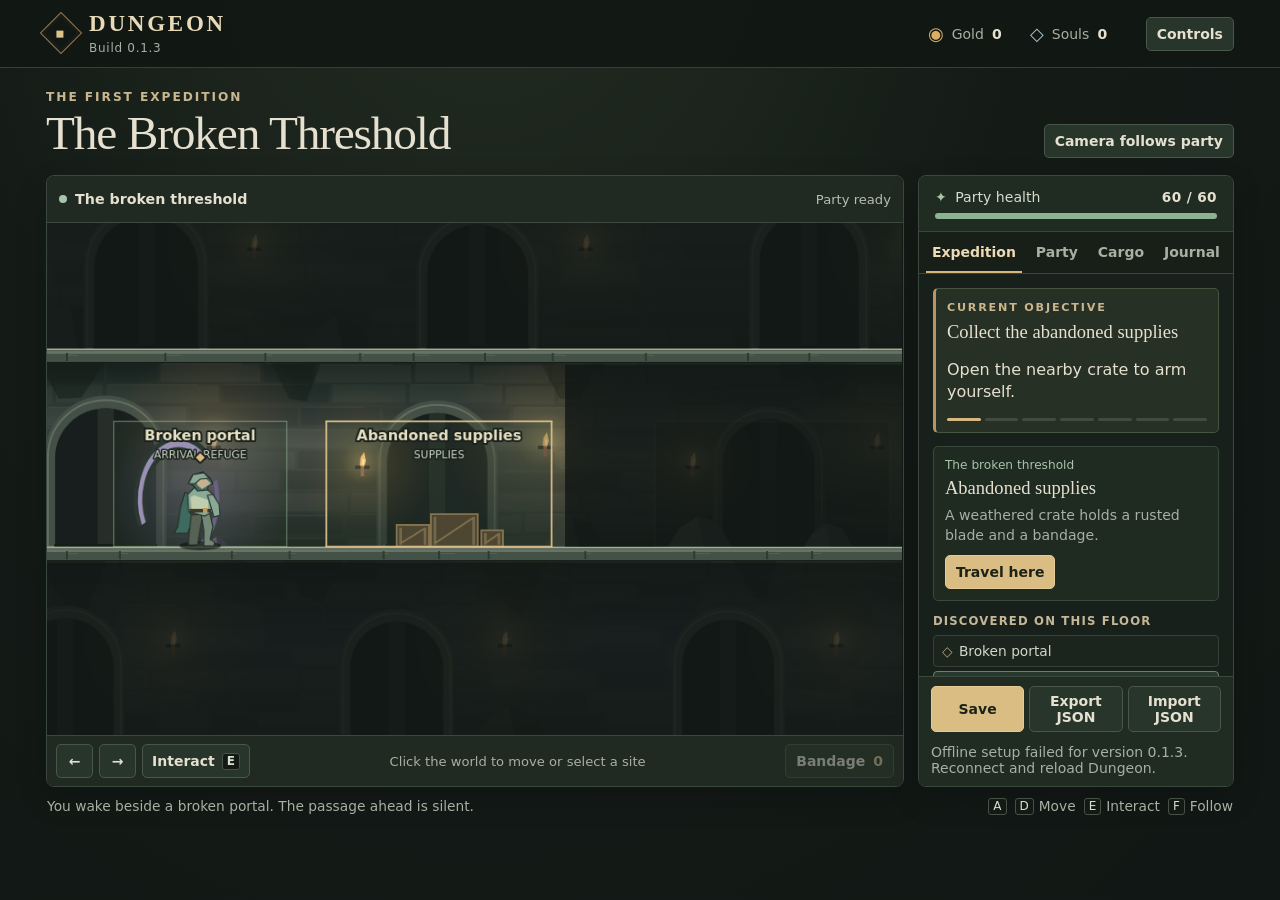
==== site/index.html @ 35c13748 "Serve the playable Dungeon client directly from Pages" ====
<!doctype html>
<html lang="en">
<head>
<!-- Phaser 3.90.0
The MIT License (MIT)

Copyright (c) 2024 Richard Davey, Phaser Studio Inc.

Permission is hereby granted, free of charge, to any person obtaining a copy of
this software and associated documentation files (the "Software"), to deal in
the Software without restriction, including without limitation the rights to
use, copy, modify, merge, publish, distribute, sublicense, and/or sell copies of
the Software, and to permit persons to whom the Software is furnished to do so,
subject to the following conditions:

The above copyright notice and this permission notice shall be included in all
copies or substantial portions of the Software.

THE SOFTWARE IS PROVIDED "AS IS", WITHOUT WARRANTY OF ANY KIND, EXPRESS OR
IMPLIED, INCLUDING BUT NOT LIMITED TO THE WARRANTIES OF MERCHANTABILITY, FITNESS
FOR A PARTICULAR PURPOSE AND NONINFRINGEMENT. IN NO EVENT SHALL THE AUTHORS OR
COPYRIGHT HOLDERS BE LIABLE FOR ANY CLAIM, DAMAGES OR OTHER LIABILITY, WHETHER
IN AN ACTION OF CONTRACT, TORT OR OTHERWISE, ARISING FROM, OUT OF OR IN
CONNECTION WITH THE SOFTWARE OR THE USE OR OTHER DEALINGS IN THE SOFTWARE.


EventEmitter3
The MIT License (MIT)

Copyright (c) 2014 Arnout Kazemier

Permission is hereby granted, free of charge, to any person obtaining a copy
of this software and associated documentation files (the "Software"), to deal
in the Software without restriction, including without limitation the rights
to use, copy, modify, merge, publish, distribute, sublicense, and/or sell
copies of the Software, and to permit persons to whom the Software is
furnished to do so, subject to the following conditions:

The above copyright notice and this permission notice shall be included in all
copies or substantial portions of the Software.

THE SOFTWARE IS PROVIDED "AS IS", WITHOUT WARRANTY OF ANY KIND, EXPRESS OR
IMPLIED, INCLUDING BUT NOT LIMITED TO THE WARRANTIES OF MERCHANTABILITY,
FITNESS FOR A PARTICULAR PURPOSE AND NONINFRINGEMENT. IN NO EVENT SHALL THE
AUTHORS OR COPYRIGHT HOLDERS BE LIABLE FOR ANY CLAIM, DAMAGES OR OTHER
LIABILITY, WHETHER IN AN ACTION OF CONTRACT, TORT OR OTHERWISE, ARISING FROM,
OUT OF OR IN CONNECTION WITH THE SOFTWARE OR THE USE OR OTHER DEALINGS IN THE
SOFTWARE.
-->
  <meta charset="UTF-8">
  <meta name="viewport" content="width=device-width, initial-scale=1, viewport-fit=cover">
  <meta name="theme-color" content="#111714">
  <meta name="description" content="A private playtest of Dungeon's first expedition.">
  <link rel="manifest" href="./manifest.webmanifest">
  <link rel="icon" href="./icons/dungeon-192.png" type="image/png">
  <link rel="apple-touch-icon" href="./icons/dungeon-192.png">
  <title>Dungeon | The Broken Threshold</title>
  <script type="module" crossorigin src="./assets/index-Dt1JhqKN.js"></script>
  <link rel="stylesheet" crossorigin href="./assets/index-_J9534md.css">
</head>
<body>
  <header class="masthead">
    <div class="brand"><span class="brand-mark" aria-hidden="true">◆</span><div><span class="brand-name">DUNGEON</span><span class="version" id="client-version"></span></div></div>
    <div class="resources" aria-label="Party resources">
      <span class="resource"><span class="resource-icon gold-icon" aria-hidden="true">◉</span><span>Gold</span><strong id="gold">0</strong></span>
      <span class="resource"><span class="resource-icon soul-icon" aria-hidden="true">◇</span><span>Souls</span><strong id="souls">0</strong></span>
    </div>
    <button type="button" class="quiet-button" id="help" aria-label="Controls and settings">Controls</button>
  </header>

  <main class="shell">
    <div class="title-row">
      <div><p class="chapter">The first expedition</p><h1>The Broken Threshold</h1></div>
      <button type="button" class="quiet-button view-toggle" id="follow" aria-pressed="true">Camera follows party</button>
    </div>

    <div class="layout">
      <section class="world-card" aria-label="Dungeon world view">
        <div class="map-header">
          <span class="map-location"><span class="location-dot" aria-hidden="true"></span><span id="floor-name">The broken threshold</span></span>
          <button type="button" class="text-button" id="battle-chip" hidden>View encounter</button>
          <span class="map-hint" id="world-status">At the broken portal</span>
        </div>
        <div id="world" aria-label="Dungeon cross-section. The Expedition panel also lists discovered destinations."></div>
        <div class="world-controls">
          <div class="movement-controls" aria-label="Movement">
            <button type="button" class="key-button" id="left" aria-label="Move left">←</button>
            <button type="button" class="key-button" id="right" aria-label="Move right">→</button>
            <button type="button" class="key-button interact-key" id="interact">Interact <kbd>E</kbd></button>
          </div>
          <span id="camera-hint">Click the world to move or select a site</span>
          <button type="button" class="quiet-button bandage-button" id="bandage" disabled>Bandage <span id="bandages">0</span></button>
        </div>
      </section>

      <aside class="side-card" aria-label="Expedition management">
        <div class="vitals">
          <span class="vital-label"><span aria-hidden="true">✦</span> Party health</span>
          <strong id="health">60 / 60</strong>
          <div class="meter health-meter" aria-hidden="true"><div id="health-fill"></div></div>
        </div>
        <nav class="tabs" aria-label="Expedition panels">
          <button type="button" data-tab="expedition" aria-pressed="true">Expedition</button>
          <button type="button" data-tab="party" aria-pressed="false">Party</button>
          <button type="button" data-tab="cargo" aria-pressed="false">Cargo</button>
          <button type="button" data-tab="journal" aria-pressed="false">Journal</button>
        </nav>
        <div id="panel" class="panel"></div>
        <section class="client-panel" aria-label="Save and update">
          <div class="client-actions">
            <button type="button" class="primary-button" id="save-now">Save</button>
            <button type="button" class="quiet-button" id="export-save">Export JSON</button>
            <button type="button" class="quiet-button" id="import-save">Import JSON</button>
            <input type="file" id="save-file" accept="application/json,.json" hidden>
          </div>
          <div class="client-updates">
            <button type="button" class="quiet-button" id="check-client" hidden>Check update</button>
            <button type="button" class="primary-button" id="apply-client" hidden>Apply update</button>
          </div>
          <p id="offline-status" role="status">Preparing offline play…</p>
          <p id="save-status" role="status"></p>
        </section>
      </aside>
    </div>
    <div class="world-footer">
      <span id="narration" role="status" aria-live="polite">You wake beside a broken portal. The passage ahead is silent.</span>
      <span class="keyboard-hint"><kbd>A</kbd><kbd>D</kbd> Move <kbd>E</kbd> Interact <kbd>F</kbd> Follow</span>
    </div>
  </main>

  <dialog class="sheet combat-sheet" id="combat-view" aria-labelledby="combat-title">
    <div class="sheet-heading"><div><p class="chapter">Active encounter</p><h2 id="combat-title">Cave rats</h2></div><button type="button" class="quiet-button" id="close-combat">World view</button></div>
    <div id="arena" class="arena" aria-hidden="true"></div>
    <div class="combat-health">
      <div><span>Party</span><span id="party-vital">60 / 60</span><div class="meter health-meter"><div id="party-combat-fill"></div></div></div>
      <div><span id="enemy-label">Enemy</span><span id="enemy-vital"></span><div class="meter enemy-meter"><div id="enemy-combat-fill"></div></div></div>
    </div>
    <p id="combat-message" class="combat-message"></p>
    <div class="combat-actions">
      <button type="button" class="primary-button" id="brace">Brace <kbd>Space</kbd></button>
      <button type="button" class="quiet-button" id="combat-bandage">Use bandage</button>
      <button type="button" class="quiet-button" id="mode">Assisted mode</button>
    </div>
  </dialog>

  <dialog class="sheet help-sheet" id="help-view" aria-labelledby="help-title">
    <div class="sheet-heading"><div><p class="chapter">Field guide</p><h2 id="help-title">Controls</h2></div><button type="button" class="quiet-button" id="close-help">Close</button></div>
    <dl>
      <div><dt>Move</dt><dd>Click on a floor to set a destination, hold the movement buttons, or use A / D or the arrow keys.</dd></div>
      <div><dt>Interact</dt><dd>Click a site and select Travel, or press E nearby. At the stairs, choose the upper or lower landing.</dd></div>
      <div><dt>Camera</dt><dd>Press F to follow the party. Turn follow off to pan the map by dragging or scrolling.</dd></div>
      <div><dt>Combat</dt><dd>Attacks resolve automatically. Open the encounter for details and use Brace in assisted mode to reduce the next hit.</dd></div>
      <div><dt>Cargo</dt><dd>Bring it back to the portal before it can be used. Defeat sends the party to the portal and loses unsecured cargo.</dd></div>
    </dl>
    <div class="help-actions"><button type="button" class="quiet-button" id="new-game">Restart expedition</button></div>
  </dialog>
</body>
</html>
---- site/assets/index-_J9534md.css ----
:root{color-scheme:dark;font-family:system-ui,-apple-system,Segoe UI,sans-serif;font-size:16px;color:#e5e0d0;background:#111714;font-synthesis:none;--ink: #e5e0d0;--dim: #a8afa3;--pale: #c9b68f;--gold: #dcad64;--green: #90ba9d;--border: #3b483e;--panel: #18201b}*,*:before,*:after{box-sizing:border-box}body{margin:0;min-width:290px;background:radial-gradient(ellipse at 38% -15%,#242e23,#141b17 49%,#111714);min-height:100vh}button{font:inherit;color:inherit;cursor:pointer}button:disabled{cursor:default;opacity:.46}button:focus-visible{outline:2px solid #ecce8e;outline-offset:3px}[hidden]{display:none!important}.masthead{height:68px;padding:0 clamp(15px,3.6vw,62px);display:flex;align-items:center;gap:clamp(15px,3vw,45px);border-bottom:1px solid #344137;background:#111813e8}.brand{margin-right:auto;display:flex;align-items:center;gap:13px}.brand-mark{color:#dec28b;border:1px solid #937651;transform:rotate(45deg);display:grid;place-items:center;width:30px;height:30px;box-shadow:inset 0 0 0 3px #171c16;font-size:13px}.brand-name{font:600 23px/1.05 Georgia,serif;letter-spacing:.12em;display:block;color:#e8d9b8}.version{display:block;margin-top:4px;color:var(--dim);font-size:.75rem;letter-spacing:.06em}.resources{display:flex;gap:clamp(12px,2.2vw,30px)}.resource{display:flex;align-items:center;gap:8px;color:var(--dim);font-size:.875rem;white-space:nowrap}.resource strong{color:var(--ink);min-width:10px;text-align:end;font-variant-numeric:tabular-nums}.resource-icon{font-size:1.12rem}.gold-icon{color:var(--gold)}.soul-icon{color:#a9c8d3}.shell{max-width:1710px;margin:0 auto;padding:22px clamp(14px,3.6vw,62px) 15px}.title-row{display:flex;align-items:flex-end;justify-content:space-between;gap:16px;margin-bottom:17px}.chapter{margin:0 0 5px;font-size:.76rem;font-weight:650;letter-spacing:.16em;text-transform:uppercase;color:var(--pale)}h1,h2,h3{font-family:Georgia,serif;font-weight:500}h1{font-size:clamp(1.8rem,3.7vw,3.25rem);line-height:1.04;letter-spacing:-.025em;margin:0}h2{font-size:1.46rem;margin:0;line-height:1.14}h3{font-size:1.16rem;margin:0}.layout{display:grid;grid-template-columns:minmax(0,1fr) minmax(283px,316px);gap:14px}.world-card,.side-card{display:flex;flex-direction:column;border:1px solid var(--border);border-radius:8px;overflow:hidden;min-width:0;box-shadow:0 12px 30px #0003}.world-card{height:clamp(465px,68vh,710px);background:#101612}.map-header{display:flex;align-items:center;gap:10px;padding:8px 12px;min-height:47px;background:#202a22;border-bottom:1px solid #3d4a40}.map-location{display:inline-flex;align-items:center;gap:8px;font-size:.89rem;font-weight:650}.location-dot{width:8px;height:8px;background:#a5c6ac;border-radius:50%;flex:0 0 auto}.map-hint{margin-left:auto;font-size:.82rem;color:#b5beb0;overflow:hidden;text-overflow:ellipsis;white-space:nowrap}#world{position:relative;flex:1 1 0;min-height:0;overflow:hidden;touch-action:none;cursor:crosshair;outline:none;background:radial-gradient(ellipse at center,#202b25,#121814 78%)}#world.free-camera{cursor:grab}#world.free-camera:active{cursor:grabbing}#world canvas{display:block}.world-controls{padding:7px 9px;display:flex;align-items:center;justify-content:space-between;gap:8px;min-height:51px;background:#202a22;border-top:1px solid #3b483e}.movement-controls{display:flex;align-items:center;gap:6px}#camera-hint{color:var(--dim);font-size:.82rem;text-align:center}kbd{font-family:inherit;color:#d8dece;font-size:.75rem;background:#131a16;border:1px solid #465148;border-radius:3px;padding:1px 4px;line-height:1.1;white-space:nowrap}.quiet-button,.key-button,.primary-button,.text-button{border:1px solid #48574a;border-radius:5px;background:#28352a;min-height:34px;padding:6px 10px;font-size:.875rem;font-weight:580;white-space:nowrap}.quiet-button:not(:disabled):hover,.key-button:not(:disabled):hover{background:#354739;border-color:#6e8872}.key-button{min-width:37px;min-height:34px;padding:4px 9px;touch-action:none}.interact-key{display:flex;align-items:center;gap:7px}.text-button{background:#493128;color:#ffd2ad;border-color:#855942}.text-button:hover{background:#634435}.primary-button{background:#d9bd83;border-color:#e4ca94;color:#1d2219;font-weight:730}.primary-button:not(:disabled):hover{background:#edcf97}.primary-button kbd{background:#b69d6f;border-color:#958052;color:#252c20}.bandage-button span{margin-left:3px;color:#d3bf95}.side-card{height:clamp(465px,68vh,710px);background:var(--panel)}.vitals{display:grid;grid-template-columns:1fr auto;gap:8px;padding:13px 16px 12px;font-size:.88rem;background:#202b22}.vitals strong{font-size:.85rem;font-variant-numeric:tabular-nums;letter-spacing:.03em}.vital-label{color:#d6dccb}.vital-label span{color:#a8c7a4;margin-right:4px}.meter{height:6px;border-radius:3px;background:#303a33;overflow:hidden}.meter>div{height:100%;width:100%;transition:width .16s ease;background:#8cb294}.vitals .meter{grid-column:span 2}.tabs{display:flex;justify-content:space-between;padding:0 7px;min-height:43px;border-block:1px solid #39463b;background:#181f19}.tabs button{border:0;border-bottom:2px solid transparent;background:transparent;padding:8px 6px;color:var(--dim);font-size:.875rem;font-weight:650}.tabs button[aria-pressed=true]{border-bottom-color:#d6b67e;color:#eddbb4}.tabs button:hover{color:#eee0c3}.panel{flex:1 1 auto;padding:14px;overflow-y:auto;min-height:0;scrollbar-width:thin;scrollbar-color:#47584e #161e18}.objective{background:#263024;border:1px solid #465540;border-left:3px solid #b99562;border-radius:5px;padding:11px;margin-bottom:13px}.objective .chapter{font-size:.7rem}.panel p,.sheet p{line-height:1.37}.objective p:last-child,.site-card p,.display-card p{color:var(--dim);margin:7px 0 0;font-size:.88rem}.steps{display:flex;gap:4px;margin-top:10px}.steps span{height:3px;flex:1;border-radius:2px;background:#424b40}.steps .done{background:#93b393}.steps .current{background:#d7b881}.site-card,.display-card{border:1px solid #3a493d;border-radius:5px;background:#1f2a21;padding:11px;margin-bottom:12px}.card-label{display:block;font-size:.76rem;color:var(--pale);margin-bottom:5px}.site-card .card-label{color:#a7c3aa}.actions{display:flex;flex-wrap:wrap;gap:6px;margin-top:10px}.list-title{margin:12px 0 6px;text-transform:uppercase;letter-spacing:.1em;color:#c5b697;font-size:.73rem;font-weight:650}.site-list{display:grid;gap:4px}.site-link{border:1px solid #354037;border-radius:4px;text-align:left;background:#1c251d;color:#d0d8c9;font-size:.86rem;padding:7px 8px}.site-link:hover,.site-link[aria-current=true]{border-color:#6b806c;background:#29382c;color:#eddfbd}.site-link span{display:inline-block;width:17px;color:#ada27d}.site-list .empty,.display-card .empty{color:var(--dim);margin:5px 0;font-size:.86rem}.cargo-slots{list-style:none;padding:0;margin:9px 0 0;display:grid;gap:6px}.cargo-slots li{display:flex;gap:5px;align-items:center;justify-content:space-between;border:1px solid #465246;padding:4px 5px 4px 8px;color:#d5daca;min-height:35px;border-radius:3px;font-size:.86rem}.cargo-slots .quiet-button{min-height:25px;padding:3px 6px;font-size:.77rem}.journal{padding-left:16px;margin:0}.journal li{margin-bottom:10px;font-size:.9rem;line-height:1.38;color:#d3dacb}.world-footer{min-height:38px;display:flex;gap:12px;justify-content:space-between;align-items:center;color:var(--dim);font-size:.86rem;padding:6px 1px}.keyboard-hint{display:flex;gap:5px;align-items:center;white-space:nowrap}.keyboard-hint kbd:not(:first-child){margin-left:3px}.sheet{background:#1c271f;color:var(--ink);padding:18px;border-radius:9px;border:1px solid #6e7e6b;width:min(590px,calc(100% - 24px));box-shadow:0 18px 80px #000a}.sheet::backdrop{background:#0c100dd2}.sheet-heading{display:flex;justify-content:space-between;align-items:flex-start;gap:8px;margin-bottom:15px}.sheet-heading h2{font-size:clamp(1.42rem,4vw,2rem)}.arena{height:130px;border:1px solid #605c4b;border-radius:5px;background:radial-gradient(ellipse at center,#5f5040,#2a322a 50%,#152019);overflow:hidden;position:relative}.arena canvas{display:block;width:100%;height:100%}.combat-health{display:grid;gap:12px;grid-template-columns:1fr 1fr;padding-top:12px}.combat-health>div{display:grid;gap:5px;grid-template-columns:1fr auto;font-size:.86rem}.combat-health .meter{grid-column:span 2}.enemy-meter>div{background:#c08573}.combat-message{color:var(--dim);min-height:1.35em;font-size:.91rem}.combat-actions{display:flex;flex-wrap:wrap;gap:7px}.help-sheet dl{margin:12px 0 16px}.help-sheet dl div{padding:7px 0;display:grid;grid-template-columns:75px 1fr;gap:10px;border-bottom:1px solid #344337;font-size:.91rem}.help-sheet dt{color:#d6bd8b;font-weight:650}.help-sheet dd{margin:0;line-height:1.4;color:#ccd4c5}.help-actions{display:flex;justify-content:flex-end}.client-panel{flex:0 0 auto;padding:9px 12px 10px;border-top:1px solid #3b483e;background:#202b22}.client-actions,.client-updates{display:grid;gap:5px}.client-actions{grid-template-columns:repeat(3,minmax(0,1fr))}.client-updates{grid-auto-flow:column;grid-auto-columns:minmax(0,1fr);margin-top:6px}.client-panel button{min-height:44px;padding-inline:4px;white-space:normal}.client-panel p{margin:6px 0 0;color:var(--dim);font-size:.875rem;overflow-wrap:anywhere}.client-panel p:empty{display:none}@media(max-width:880px){.layout{grid-template-columns:minmax(0,1fr) minmax(250px,275px);gap:10px}#camera-hint{display:none}.tabs{padding-inline:4px}.tabs button{padding-inline:5px}}@media(max-width:680px){.masthead{height:58px;gap:10px}.brand{gap:9px}.brand-mark{width:22px;height:22px;font-size:10px}.brand-name{font-size:18px}.resources{gap:11px}.resource{gap:4px;font-size:.8rem}.title-row{align-items:center;margin-bottom:12px;gap:8px}.shell{padding-top:15px}.layout{display:block}.world-card{height:clamp(260px,38svh,420px)}.side-card{min-height:350px;height:auto;margin-top:9px}.panel{order:1;max-height:390px}.keyboard-hint{display:none}.world-footer{min-height:30px}}@media(max-width:430px){.resource>span:nth-child(2){display:none}.masthead{padding-inline:12px}.shell{padding-inline:9px}.view-toggle{font-size:.77rem;padding-inline:6px}.map-location{font-size:.8rem}.map-hint{font-size:.75rem}.map-header{padding-inline:7px}}@media(prefers-reduced-motion:reduce){*,*:before,*:after{transition-duration:0s!important}}
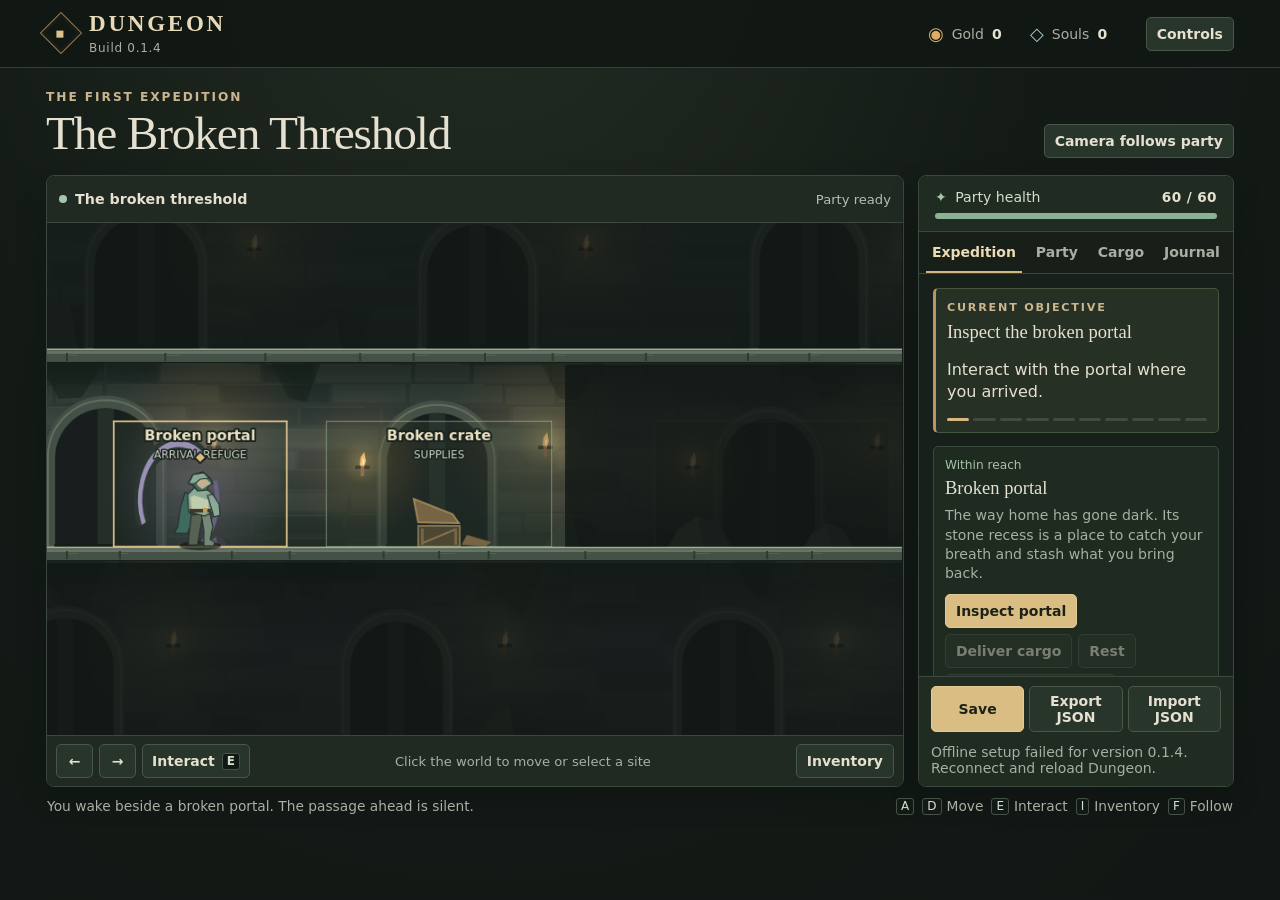
==== commit 0347a5a4: "Publish Dungeon playtest 0.1.4" ====
--- a/site/index.html
+++ b/site/index.html
@@ -50,13 +50,13 @@
   <meta charset="UTF-8">
   <meta name="viewport" content="width=device-width, initial-scale=1, viewport-fit=cover">
   <meta name="theme-color" content="#111714">
-  <meta name="description" content="A private playtest of Dungeon's first expedition.">
+  <meta name="description" content="Playtest Dungeon's first expedition in your browser.">
   <link rel="manifest" href="./manifest.webmanifest">
   <link rel="icon" href="./icons/dungeon-192.png" type="image/png">
   <link rel="apple-touch-icon" href="./icons/dungeon-192.png">
   <title>Dungeon | The Broken Threshold</title>
-  <script type="module" crossorigin src="./assets/index-Dt1JhqKN.js"></script>
-  <link rel="stylesheet" crossorigin href="./assets/index-_J9534md.css">
+  <script type="module" crossorigin src="./assets/index-IetGLOsR.js"></script>
+  <link rel="stylesheet" crossorigin href="./assets/index-DU4mJPEz.css">
 </head>
 <body>
   <header class="masthead">
@@ -89,7 +89,7 @@
             <button type="button" class="key-button interact-key" id="interact">Interact <kbd>E</kbd></button>
           </div>
           <span id="camera-hint">Click the world to move or select a site</span>
-          <button type="button" class="quiet-button bandage-button" id="bandage" disabled>Bandage <span id="bandages">0</span></button>
+          <button type="button" class="quiet-button" id="inventory">Inventory</button>
         </div>
       </section>
 
@@ -124,23 +124,36 @@
     </div>
     <div class="world-footer">
       <span id="narration" role="status" aria-live="polite">You wake beside a broken portal. The passage ahead is silent.</span>
-      <span class="keyboard-hint"><kbd>A</kbd><kbd>D</kbd> Move <kbd>E</kbd> Interact <kbd>F</kbd> Follow</span>
+      <span class="keyboard-hint"><kbd>A</kbd><kbd>D</kbd> Move <kbd>E</kbd> Interact <kbd>I</kbd> Inventory <kbd>F</kbd> Follow</span>
     </div>
   </main>
 
   <dialog class="sheet combat-sheet" id="combat-view" aria-labelledby="combat-title">
-    <div class="sheet-heading"><div><p class="chapter">Active encounter</p><h2 id="combat-title">Cave rats</h2></div><button type="button" class="quiet-button" id="close-combat">World view</button></div>
+    <div class="sheet-heading"><div><p class="chapter" id="combat-phase">Active encounter</p><h2 id="combat-title">Encounter</h2></div><button type="button" class="quiet-button" id="close-combat">World view</button></div>
     <div id="arena" class="arena" aria-hidden="true"></div>
     <div class="combat-health">
       <div><span>Party</span><span id="party-vital">60 / 60</span><div class="meter health-meter"><div id="party-combat-fill"></div></div></div>
       <div><span id="enemy-label">Enemy</span><span id="enemy-vital"></span><div class="meter enemy-meter"><div id="enemy-combat-fill"></div></div></div>
     </div>
-    <p id="combat-message" class="combat-message"></p>
-    <div class="combat-actions">
+    <p id="combat-message" class="combat-message" role="status"></p>
+    <div class="combat-actions" id="combat-actions">
       <button type="button" class="primary-button" id="brace">Brace <kbd>Space</kbd></button>
       <button type="button" class="quiet-button" id="combat-bandage">Use bandage</button>
+      <button type="button" class="quiet-button" id="combat-potion">Use potion</button>
       <button type="button" class="quiet-button" id="mode">Assisted mode</button>
     </div>
+    <button type="button" class="primary-button" id="loot-victory" hidden>Loot skeleton</button>
+  </dialog>
+
+  <dialog class="sheet inventory-sheet" id="inventory-view" aria-labelledby="inventory-title">
+    <div class="sheet-heading"><h2 id="inventory-title">Character &amp; inventory</h2><button type="button" class="quiet-button" id="close-inventory">Close</button></div>
+    <div id="inventory-content"></div>
+    <p id="inventory-status" class="inventory-status" role="status"></p>
+  </dialog>
+
+  <dialog class="sheet site-sheet" id="site-view" aria-labelledby="site-title">
+    <div class="sheet-heading"><h2 id="site-title"></h2><button type="button" class="quiet-button" id="close-site">Close</button></div>
+    <div id="site-content"></div>
   </dialog>
 
   <dialog class="sheet help-sheet" id="help-view" aria-labelledby="help-title">
@@ -148,8 +161,9 @@
     <dl>
       <div><dt>Move</dt><dd>Click on a floor to set a destination, hold the movement buttons, or use A / D or the arrow keys.</dd></div>
       <div><dt>Interact</dt><dd>Click a site and select Travel, or press E nearby. At the stairs, choose the upper or lower landing.</dd></div>
+      <div><dt>Inventory</dt><dd>Open Inventory or press I. Select an item to equip, unequip, or use it.</dd></div>
       <div><dt>Camera</dt><dd>Press F to follow the party. Turn follow off to pan the map by dragging or scrolling.</dd></div>
-      <div><dt>Combat</dt><dd>Attacks resolve automatically. Open the encounter for details and use Brace in assisted mode to reduce the next hit.</dd></div>
+      <div><dt>Combat</dt><dd>Attacks resolve automatically. In assisted mode, Brace reduces the next hit. Bandages and potions used here come from Inventory.</dd></div>
       <div><dt>Cargo</dt><dd>Bring it back to the portal before it can be used. Defeat sends the party to the portal and loses unsecured cargo.</dd></div>
     </dl>
     <div class="help-actions"><button type="button" class="quiet-button" id="new-game">Restart expedition</button></div>
--- a/site/assets/index-DU4mJPEz.css
+++ b/site/assets/index-DU4mJPEz.css
@@ -0,0 +1 @@
+:root{color-scheme:dark;font-family:system-ui,-apple-system,Segoe UI,sans-serif;font-size:16px;color:#e5e0d0;background:#111714;font-synthesis:none;--ink: #e5e0d0;--dim: #a8afa3;--pale: #c9b68f;--gold: #dcad64;--green: #90ba9d;--border: #3b483e;--panel: #18201b}*,*:before,*:after{box-sizing:border-box}body{margin:0;min-width:290px;background:radial-gradient(ellipse at 38% -15%,#242e23,#141b17 49%,#111714);min-height:100vh}button{font:inherit;color:inherit;cursor:pointer;-webkit-tap-highlight-color:transparent}button:disabled{cursor:default;opacity:.46}button:focus-visible{outline:2px solid #ecce8e;outline-offset:3px}[hidden]{display:none!important}.masthead{height:68px;padding:0 clamp(15px,3.6vw,62px);display:flex;align-items:center;gap:clamp(15px,3vw,45px);border-bottom:1px solid #344137;background:#111813e8}.brand{margin-right:auto;display:flex;align-items:center;gap:13px}.brand-mark{color:#dec28b;border:1px solid #937651;transform:rotate(45deg);display:grid;place-items:center;width:30px;height:30px;box-shadow:inset 0 0 0 3px #171c16;font-size:13px}.brand-name{font:600 23px/1.05 Georgia,serif;letter-spacing:.12em;display:block;color:#e8d9b8}.version{display:block;margin-top:4px;color:var(--dim);font-size:.75rem;letter-spacing:.06em}.resources{display:flex;gap:clamp(12px,2.2vw,30px)}.resource{display:flex;align-items:center;gap:8px;color:var(--dim);font-size:.875rem;white-space:nowrap}.resource strong{color:var(--ink);min-width:10px;text-align:end;font-variant-numeric:tabular-nums}.resource-icon{font-size:1.12rem}.gold-icon{color:var(--gold)}.soul-icon{color:#a9c8d3}.shell{max-width:1710px;margin:0 auto;padding:22px clamp(14px,3.6vw,62px) 15px}.title-row{display:flex;align-items:flex-end;justify-content:space-between;gap:16px;margin-bottom:17px}.chapter{margin:0 0 5px;font-size:.76rem;font-weight:650;letter-spacing:.16em;text-transform:uppercase;color:var(--pale)}h1,h2,h3{font-family:Georgia,serif;font-weight:500}h1{font-size:clamp(1.8rem,3.7vw,3.25rem);line-height:1.04;letter-spacing:-.025em;margin:0}h2{font-size:1.46rem;margin:0;line-height:1.14}h3{font-size:1.16rem;margin:0}.layout{display:grid;grid-template-columns:minmax(0,1fr) minmax(283px,316px);gap:14px}.world-card,.side-card{display:flex;flex-direction:column;border:1px solid var(--border);border-radius:8px;overflow:hidden;min-width:0;box-shadow:0 12px 30px #0003}.world-card{height:clamp(465px,68vh,710px);background:#101612}.map-header{display:flex;align-items:center;gap:10px;padding:8px 12px;min-height:47px;background:#202a22;border-bottom:1px solid #3d4a40}.map-location{display:inline-flex;align-items:center;gap:8px;font-size:.89rem;font-weight:650}.location-dot{width:8px;height:8px;background:#a5c6ac;border-radius:50%;flex:0 0 auto}.map-hint{margin-left:auto;font-size:.82rem;color:#b5beb0;overflow:hidden;text-overflow:ellipsis;white-space:nowrap}#world{position:relative;flex:1 1 0;min-height:0;overflow:hidden;touch-action:none;cursor:crosshair;outline:none;background:radial-gradient(ellipse at center,#202b25,#121814 78%)}#world.free-camera{cursor:grab}#world.free-camera:active{cursor:grabbing}#world canvas{display:block}.world-controls{padding:7px 9px;display:flex;align-items:center;justify-content:space-between;gap:8px;min-height:51px;background:#202a22;border-top:1px solid #3b483e}.movement-controls{display:flex;align-items:center;gap:6px}#camera-hint{color:var(--dim);font-size:.82rem;text-align:center}kbd{font-family:inherit;color:#d8dece;font-size:.75rem;background:#131a16;border:1px solid #465148;border-radius:3px;padding:1px 4px;line-height:1.1;white-space:nowrap}.quiet-button,.key-button,.primary-button,.text-button{border:1px solid #48574a;border-radius:5px;background:#28352a;min-height:34px;padding:6px 10px;font-size:.875rem;font-weight:580;white-space:nowrap}.quiet-button:not(:disabled):hover,.key-button:not(:disabled):hover{background:#354739;border-color:#6e8872}.key-button{min-width:37px;min-height:34px;padding:4px 9px;touch-action:none}.interact-key{display:flex;align-items:center;gap:7px}.text-button{background:#493128;color:#ffd2ad;border-color:#855942}.text-button:hover{background:#634435}.primary-button{background:#d9bd83;border-color:#e4ca94;color:#1d2219;font-weight:730}.primary-button:not(:disabled):hover{background:#edcf97}.primary-button kbd{background:#b69d6f;border-color:#958052;color:#252c20}.side-card{height:clamp(465px,68vh,710px);background:var(--panel)}.vitals{display:grid;grid-template-columns:1fr auto;gap:8px;padding:13px 16px 12px;font-size:.88rem;background:#202b22}.vitals strong{font-size:.85rem;font-variant-numeric:tabular-nums;letter-spacing:.03em}.vital-label{color:#d6dccb}.vital-label span{color:#a8c7a4;margin-right:4px}.meter{height:6px;border-radius:3px;background:#303a33;overflow:hidden}.meter>div{height:100%;width:100%;transition:width .16s ease;background:#8cb294}.vitals .meter{grid-column:span 2}.tabs{display:flex;justify-content:space-between;padding:0 7px;min-height:43px;border-block:1px solid #39463b;background:#181f19}.tabs button{border:0;border-bottom:2px solid transparent;background:transparent;padding:8px 6px;color:var(--dim);font-size:.875rem;font-weight:650}.tabs button[aria-pressed=true]{border-bottom-color:#d6b67e;color:#eddbb4}.tabs button:hover{color:#eee0c3}.panel{flex:1 1 auto;padding:14px;overflow-y:auto;min-height:0;scrollbar-width:thin;scrollbar-color:#47584e #161e18}.objective{background:#263024;border:1px solid #465540;border-left:3px solid #b99562;border-radius:5px;padding:11px;margin-bottom:13px}.objective .chapter{font-size:.7rem}.panel p,.sheet p{line-height:1.37}.objective p:last-child,.site-card p,.display-card p{color:var(--dim);margin:7px 0 0;font-size:.88rem}.steps{display:flex;gap:4px;margin-top:10px}.steps span{height:3px;flex:1;border-radius:2px;background:#424b40}.steps .done{background:#93b393}.steps .current{background:#d7b881}.site-card,.display-card{border:1px solid #3a493d;border-radius:5px;background:#1f2a21;padding:11px;margin-bottom:12px}.card-label{display:block;font-size:.76rem;color:var(--pale);margin-bottom:5px}.site-card .card-label{color:#a7c3aa}.actions{display:flex;flex-wrap:wrap;gap:6px;margin-top:10px}.list-title{margin:12px 0 6px;text-transform:uppercase;letter-spacing:.1em;color:#c5b697;font-size:.73rem;font-weight:650}.site-list{display:grid;gap:4px}.site-link{border:1px solid #354037;border-radius:4px;text-align:left;background:#1c251d;color:#d0d8c9;font-size:.86rem;padding:7px 8px}.site-link:hover,.site-link[aria-current=true]{border-color:#6b806c;background:#29382c;color:#eddfbd}.site-link span{display:inline-block;width:17px;color:#ada27d}.site-list .empty,.display-card .empty{color:var(--dim);margin:5px 0;font-size:.86rem}.cargo-slots{list-style:none;padding:0;margin:9px 0 0;display:grid;gap:6px}.cargo-slots li{display:flex;gap:5px;align-items:center;justify-content:space-between;border:1px solid #465246;padding:4px 5px 4px 8px;color:#d5daca;min-height:35px;border-radius:3px;font-size:.86rem}.cargo-slots .quiet-button{min-height:25px;padding:3px 6px;font-size:.77rem}.journal{padding-left:16px;margin:0}.journal li{margin-bottom:10px;font-size:.9rem;line-height:1.38;color:#d3dacb}.world-footer{min-height:38px;display:flex;gap:12px;justify-content:space-between;align-items:center;color:var(--dim);font-size:.86rem;padding:6px 1px}.keyboard-hint{display:flex;gap:5px;align-items:center;white-space:nowrap}.keyboard-hint kbd:not(:first-child){margin-left:3px}.sheet{background:#1c271f;color:var(--ink);padding:18px;border-radius:9px;border:1px solid #6e7e6b;width:min(590px,calc(100% - 24px));box-shadow:0 18px 80px #000a}.sheet::backdrop{background:#0c100dd2}.sheet-heading{display:flex;justify-content:space-between;align-items:flex-start;gap:8px;margin-bottom:15px}.sheet-heading h2{font-size:clamp(1.42rem,4vw,2rem)}.arena{height:130px;border:1px solid #605c4b;border-radius:5px;background:radial-gradient(ellipse at center,#5f5040,#2a322a 50%,#152019);overflow:hidden;position:relative}.arena canvas{display:block;width:100%;height:100%}.combat-health{display:grid;gap:12px;grid-template-columns:1fr 1fr;padding-top:12px}.combat-health>div{display:grid;gap:5px;grid-template-columns:1fr auto;font-size:.86rem}.combat-health .meter{grid-column:span 2}.enemy-meter>div{background:#c08573}.combat-message{color:var(--dim);min-height:1.35em;font-size:.91rem}.combat-actions{display:flex;flex-wrap:wrap;gap:7px}.site-sheet blockquote{margin:0;padding:12px 15px;border-left:2px solid #ba9b67;background:#151f19;font:1.12rem/1.4 Georgia,serif;color:#e4d4b2}.site-sheet p:not(.chapter){color:var(--dim)}.stair-options{display:grid;grid-template-columns:repeat(2,minmax(0,1fr));gap:10px}.stair-options button{padding:12px;min-height:72px;text-align:left;white-space:normal}.stair-options span,.stair-options small{display:block}.stair-options span{color:#e4c892;font-size:1rem}.stair-options small{color:var(--dim);margin-top:5px}.inventory-sheet{width:min(500px,calc(100% - 20px));background:#1b251e;border-color:#798270}.inventory-sheet:has(.with-loot){width:min(722px,calc(100% - 20px))}.inventory-layout{display:grid;gap:14px}.inventory-layout.with-loot{grid-template-columns:minmax(0,1.55fr) minmax(0,1fr)}.character-pack,.inventory-loot{min-width:0;border:1px solid #4e5a4b;border-radius:5px;background:#151e18;padding:13px}.loadout{display:flex;align-items:center;justify-content:space-between;gap:8px}.loadout-profile{display:flex;gap:10px;align-items:center;min-width:0}.loadout-profile img{flex:0 0 auto;width:52px;height:52px;background:radial-gradient(circle,#485d4e,#212e25);border:1px solid #73806b;border-radius:50%}.loadout-profile p{margin:3px 0 0;font-size:.84rem;color:var(--dim)}.loadout-stats{display:flex;gap:8px;text-align:center;color:var(--dim);font-size:.72rem;font-variant-numeric:tabular-nums}.loadout-stats b{display:block;color:#e9cf99;font:1.35rem/1 Georgia,serif;margin-bottom:3px}.equipment-row{display:grid;grid-template-columns:repeat(2,minmax(0,1fr));gap:8px;padding:13px 0 11px;border-bottom:1px solid #3b493e}.equipment-slot{display:grid;justify-items:center;gap:4px;padding:7px;border:1px solid #465345;border-radius:4px;background:#1d2920}.equipment-slot>span{font-size:.76rem;color:#cebd97}.equipment-slot small{font-size:.77rem;color:var(--dim)}.equipment-slot .item-cell{width:53px;height:53px;border-color:#7c7655}.inventory-section-heading{display:flex;align-items:center;justify-content:space-between;gap:6px;margin:12px 0 7px}.inventory-section-heading>span{color:var(--dim);font-size:.82rem;font-variant-numeric:tabular-nums}.inventory-loot .inventory-section-heading{margin-top:0}.inventory-grid{display:grid;grid-template-columns:repeat(6,minmax(0,1fr));gap:5px}.item-cell{position:relative;display:grid;place-items:center;padding:0;min-width:0;min-height:44px;border:1px solid #64705c;border-radius:4px;background:radial-gradient(circle at 50% 30%,#415748,#252f27 88%);color:var(--dim)}.item-cell img{width:min(100%,57px);height:auto;filter:drop-shadow(0 2px 2px #0007)}.item-cell-empty{background:#1a251e;border-color:#3c4d3f}.item-cell:not(:disabled):hover,.item-cell:not(:disabled):active,.item-cell[aria-pressed=true]{border-color:#dec68c;box-shadow:inset 0 0 0 1px #dec68c80}.item-amount{position:absolute;inset:auto 3px 1px auto;color:#fcdfab;font-size:.7rem;font-weight:730;line-height:1.1;background:#141b15;padding:1px 3px;border-radius:3px;max-width:calc(100% - 5px);overflow:hidden}.inventory-detail{display:flex;align-items:center;justify-content:space-between;gap:8px;margin-top:10px;padding:8px;border:1px solid #52624e;border-radius:4px;background:#26352a}.inventory-detail span{display:block;margin-top:3px;color:var(--dim);font-size:.8rem}.inventory-detail button{white-space:normal;min-height:40px}.loot-item{display:flex;align-items:center;gap:7px;width:100%;margin-bottom:6px;padding:2px 7px 2px 3px;min-height:45px;text-align:left;border:1px solid #546454;border-radius:4px;color:#e4ddca;background:#26362a}.loot-item:hover:not(:disabled),.loot-item:active:not(:disabled){border-color:#dec68c;background:#314434}.loot-item img,.loot-material{flex:0 0 38px;width:38px;height:38px}.loot-material{display:grid;place-items:center;color:#d7bd83}.loot-take{margin-left:auto;font-size:.72rem;color:#debe83}.inventory-empty,.inventory-status{color:var(--dim);font-size:.84rem;margin:8px 0 0}.inventory-status{min-height:1.2em}.help-sheet dl{margin:12px 0 16px}.help-sheet dl div{padding:7px 0;display:grid;grid-template-columns:75px 1fr;gap:10px;border-bottom:1px solid #344337;font-size:.91rem}.help-sheet dt{color:#d6bd8b;font-weight:650}.help-sheet dd{margin:0;line-height:1.4;color:#ccd4c5}.help-actions{display:flex;justify-content:flex-end}.client-panel{flex:0 0 auto;padding:9px 12px 10px;border-top:1px solid #3b483e;background:#202b22}.client-actions,.client-updates{display:grid;gap:5px}.client-actions{grid-template-columns:repeat(3,minmax(0,1fr))}.client-updates{grid-auto-flow:column;grid-auto-columns:minmax(0,1fr);margin-top:6px}.client-panel button{min-height:44px;padding-inline:4px;white-space:normal}.client-panel p{margin:6px 0 0;color:var(--dim);font-size:.875rem;overflow-wrap:anywhere}.client-panel p:empty{display:none}@media(max-width:880px){.layout{grid-template-columns:minmax(0,1fr) minmax(250px,275px);gap:10px}#camera-hint{display:none}.tabs{padding-inline:4px}.tabs button{padding-inline:5px}}@media(max-width:680px){.masthead{height:58px;gap:10px}.brand{gap:9px}.brand-mark{width:22px;height:22px;font-size:10px}.brand-name{font-size:18px}.resources{gap:11px}.resource{gap:4px;font-size:.8rem}.title-row{align-items:center;margin-bottom:12px;gap:8px}.shell{padding-top:15px}.layout{display:block}.world-card{height:clamp(260px,38svh,420px)}.side-card{min-height:350px;height:auto;margin-top:9px}.panel{order:1;max-height:390px}.keyboard-hint{display:none}.world-footer{min-height:30px}}@media(max-width:430px){.resource>span:nth-child(2){display:none}.masthead{padding-inline:12px}.shell{padding-inline:9px}.view-toggle{font-size:.77rem;padding-inline:6px}.map-location{font-size:.8rem}.map-hint{font-size:.75rem}.map-header{padding-inline:7px}}@media(max-width:560px){.inventory-sheet{padding:13px}.inventory-layout.with-loot{grid-template-columns:1fr;gap:8px}.inventory-loot{grid-row:1}.character-pack,.inventory-loot{padding:9px}.inventory-grid{grid-template-columns:repeat(4,minmax(0,1fr))}.inventory-section-heading button,.loot-item,.inventory-detail button{min-height:44px}}@media(prefers-reduced-motion:reduce){*,*:before,*:after{transition-duration:0s!important}}
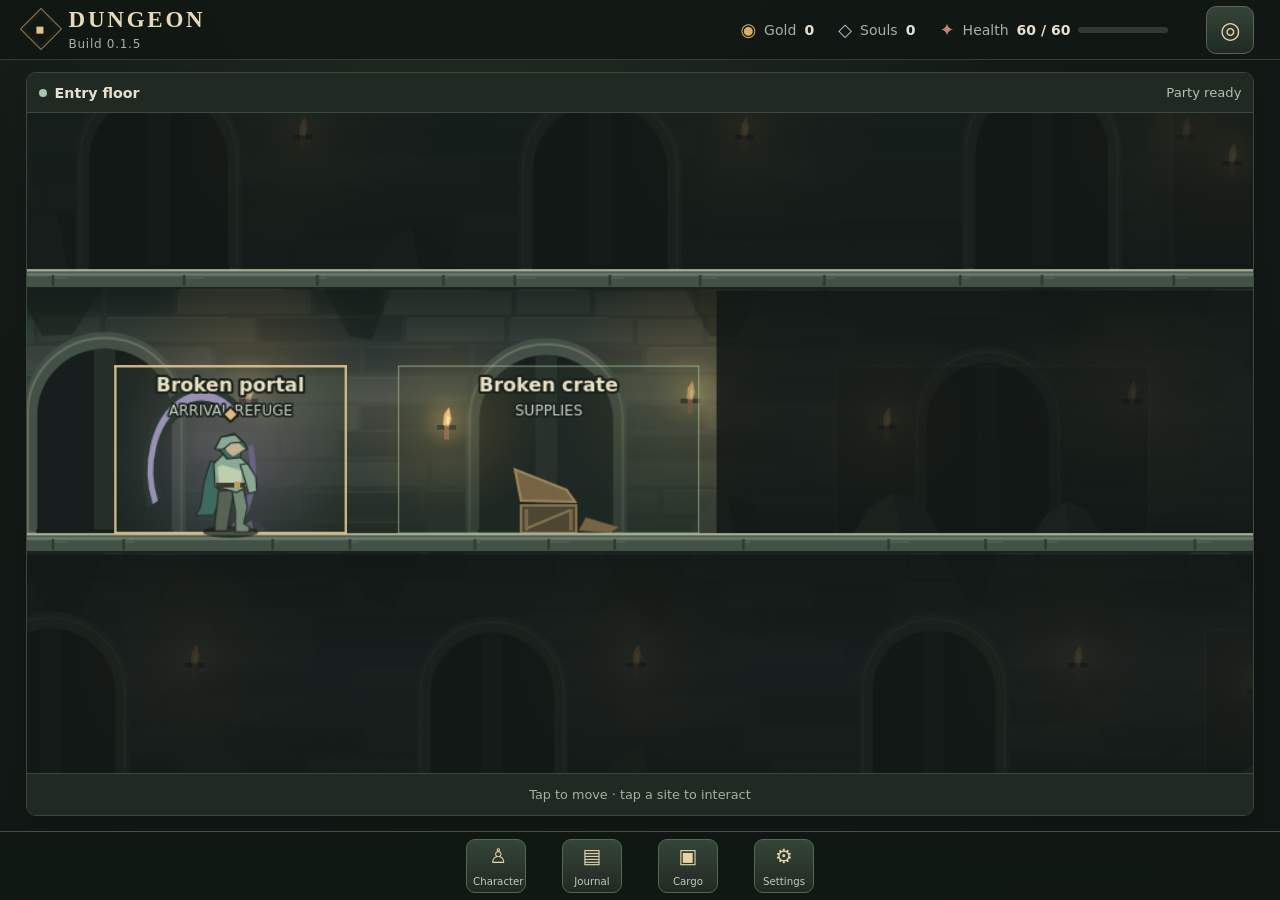
==== commit 52113732: "Publish Dungeon 0.1.5 mobile playtest" ====
--- a/site/index.html
+++ b/site/index.html
@@ -50,13 +50,13 @@
   <meta charset="UTF-8">
   <meta name="viewport" content="width=device-width, initial-scale=1, viewport-fit=cover">
   <meta name="theme-color" content="#111714">
-  <meta name="description" content="Playtest Dungeon's first expedition in your browser.">
+  <meta name="description" content="A touch-first dungeon expedition game.">
   <link rel="manifest" href="./manifest.webmanifest">
   <link rel="icon" href="./icons/dungeon-192.png" type="image/png">
   <link rel="apple-touch-icon" href="./icons/dungeon-192.png">
-  <title>Dungeon | The Broken Threshold</title>
-  <script type="module" crossorigin src="./assets/index-IetGLOsR.js"></script>
-  <link rel="stylesheet" crossorigin href="./assets/index-DU4mJPEz.css">
+  <title>Dungeon</title>
+  <script type="module" crossorigin src="./assets/index-DPSSO7Ms.js"></script>
+  <link rel="stylesheet" crossorigin href="./assets/index-BH69mZNL.css">
 </head>
 <body>
   <header class="masthead">
@@ -64,67 +64,30 @@
     <div class="resources" aria-label="Party resources">
       <span class="resource"><span class="resource-icon gold-icon" aria-hidden="true">◉</span><span>Gold</span><strong id="gold">0</strong></span>
       <span class="resource"><span class="resource-icon soul-icon" aria-hidden="true">◇</span><span>Souls</span><strong id="souls">0</strong></span>
+      <span class="resource health-resource"><span class="resource-icon" aria-hidden="true">✦</span><span>Health</span><strong id="health">60 / 60</strong><span class="meter health-meter" aria-hidden="true"><span id="health-fill"></span></span></span>
     </div>
-    <button type="button" class="quiet-button" id="help" aria-label="Controls and settings">Controls</button>
+    <button type="button" class="icon-button" id="follow" aria-label="Camera follows party" title="Camera follows party" aria-pressed="true"><span aria-hidden="true">◎</span></button>
   </header>
 
   <main class="shell">
-    <div class="title-row">
-      <div><p class="chapter">The first expedition</p><h1>The Broken Threshold</h1></div>
-      <button type="button" class="quiet-button view-toggle" id="follow" aria-pressed="true">Camera follows party</button>
-    </div>
-
     <div class="layout">
       <section class="world-card" aria-label="Dungeon world view">
         <div class="map-header">
-          <span class="map-location"><span class="location-dot" aria-hidden="true"></span><span id="floor-name">The broken threshold</span></span>
+          <span class="map-location"><span class="location-dot" aria-hidden="true"></span><span id="floor-name">Floor 1</span></span>
           <button type="button" class="text-button" id="battle-chip" hidden>View encounter</button>
-          <span class="map-hint" id="world-status">At the broken portal</span>
+          <span class="map-hint" id="world-status">Ready</span>
         </div>
-        <div id="world" aria-label="Dungeon cross-section. The Expedition panel also lists discovered destinations."></div>
+        <div id="world" aria-label="Dungeon world. Tap to move or tap a discovered site to interact."></div>
         <div class="world-controls">
-          <div class="movement-controls" aria-label="Movement">
-            <button type="button" class="key-button" id="left" aria-label="Move left">←</button>
-            <button type="button" class="key-button" id="right" aria-label="Move right">→</button>
-            <button type="button" class="key-button interact-key" id="interact">Interact <kbd>E</kbd></button>
-          </div>
-          <span id="camera-hint">Click the world to move or select a site</span>
-          <button type="button" class="quiet-button" id="inventory">Inventory</button>
+          <span id="camera-hint">Tap to move · tap a site to interact</span>
         </div>
       </section>
-
-      <aside class="side-card" aria-label="Expedition management">
-        <div class="vitals">
-          <span class="vital-label"><span aria-hidden="true">✦</span> Party health</span>
-          <strong id="health">60 / 60</strong>
-          <div class="meter health-meter" aria-hidden="true"><div id="health-fill"></div></div>
-        </div>
-        <nav class="tabs" aria-label="Expedition panels">
-          <button type="button" data-tab="expedition" aria-pressed="true">Expedition</button>
-          <button type="button" data-tab="party" aria-pressed="false">Party</button>
-          <button type="button" data-tab="cargo" aria-pressed="false">Cargo</button>
-          <button type="button" data-tab="journal" aria-pressed="false">Journal</button>
-        </nav>
-        <div id="panel" class="panel"></div>
-        <section class="client-panel" aria-label="Save and update">
-          <div class="client-actions">
-            <button type="button" class="primary-button" id="save-now">Save</button>
-            <button type="button" class="quiet-button" id="export-save">Export JSON</button>
-            <button type="button" class="quiet-button" id="import-save">Import JSON</button>
-            <input type="file" id="save-file" accept="application/json,.json" hidden>
-          </div>
-          <div class="client-updates">
-            <button type="button" class="quiet-button" id="check-client" hidden>Check update</button>
-            <button type="button" class="primary-button" id="apply-client" hidden>Apply update</button>
-          </div>
-          <p id="offline-status" role="status">Preparing offline play…</p>
-          <p id="save-status" role="status"></p>
-        </section>
-      </aside>
     </div>
-    <div class="world-footer">
-      <span id="narration" role="status" aria-live="polite">You wake beside a broken portal. The passage ahead is silent.</span>
-      <span class="keyboard-hint"><kbd>A</kbd><kbd>D</kbd> Move <kbd>E</kbd> Interact <kbd>I</kbd> Inventory <kbd>F</kbd> Follow</span>
+    <nav class="icon-dock" aria-label="Expedition tools">
+      <button type="button" class="dock-button" id="inventory" aria-label="Character and inventory" title="Character and inventory"><span aria-hidden="true">♙</span><small>Character</small></button>
+      <button type="button" class="dock-button" id="journal" aria-label="Journal and current objective" title="Journal and current objective"><span aria-hidden="true">▤</span><small>Journal</small></button>
+      <button type="button" class="dock-button" id="cargo" aria-label="Cargo and supplies" title="Cargo and supplies"><span aria-hidden="true">▣</span><small>Cargo</small></button>
+      <button type="button" class="dock-button" id="help" aria-label="Settings and controls" title="Settings and controls"><span aria-hidden="true">⚙</span><small>Settings</small></button>
     </div>
   </main>
 
@@ -137,7 +100,7 @@
     </div>
     <p id="combat-message" class="combat-message" role="status"></p>
     <div class="combat-actions" id="combat-actions">
-      <button type="button" class="primary-button" id="brace">Brace <kbd>Space</kbd></button>
+      <button type="button" class="primary-button" id="brace">Brace</button>
       <button type="button" class="quiet-button" id="combat-bandage">Use bandage</button>
       <button type="button" class="quiet-button" id="combat-potion">Use potion</button>
       <button type="button" class="quiet-button" id="mode">Assisted mode</button>
@@ -151,6 +114,15 @@
     <p id="inventory-status" class="inventory-status" role="status"></p>
   </dialog>
 
+  <dialog class="sheet journal-sheet" id="journal-view" aria-labelledby="journal-title">
+    <div class="sheet-heading"><h2 id="journal-title">Journal</h2><button type="button" class="quiet-button" id="close-journal">Close</button></div>
+    <div id="journal-content"></div>
+  </dialog>
+  <dialog class="sheet cargo-sheet" id="cargo-view" aria-labelledby="cargo-title">
+    <div class="sheet-heading"><h2 id="cargo-title">Cargo &amp; supplies</h2><button type="button" class="quiet-button" id="close-cargo">Close</button></div>
+    <div id="cargo-content"></div>
+  </dialog>
+
   <dialog class="sheet site-sheet" id="site-view" aria-labelledby="site-title">
     <div class="sheet-heading"><h2 id="site-title"></h2><button type="button" class="quiet-button" id="close-site">Close</button></div>
     <div id="site-content"></div>
@@ -159,14 +131,20 @@
   <dialog class="sheet help-sheet" id="help-view" aria-labelledby="help-title">
     <div class="sheet-heading"><div><p class="chapter">Field guide</p><h2 id="help-title">Controls</h2></div><button type="button" class="quiet-button" id="close-help">Close</button></div>
     <dl>
-      <div><dt>Move</dt><dd>Click on a floor to set a destination, hold the movement buttons, or use A / D or the arrow keys.</dd></div>
-      <div><dt>Interact</dt><dd>Click a site and select Travel, or press E nearby. At the stairs, choose the upper or lower landing.</dd></div>
-      <div><dt>Inventory</dt><dd>Open Inventory or press I. Select an item to equip, unequip, or use it.</dd></div>
-      <div><dt>Camera</dt><dd>Press F to follow the party. Turn follow off to pan the map by dragging or scrolling.</dd></div>
-      <div><dt>Combat</dt><dd>Attacks resolve automatically. In assisted mode, Brace reduces the next hit. Bandages and potions used here come from Inventory.</dd></div>
-      <div><dt>Cargo</dt><dd>Bring it back to the portal before it can be used. Defeat sends the party to the portal and loses unsecured cargo.</dd></div>
+      <div><dt>Move</dt><dd>Tap the world to move. Tap a discovered site to travel there and open its interaction window.</dd></div>
+      <div><dt>Camera</dt><dd>Tap the camera icon to pause party-follow. Swipe the world to pan while follow is off.</dd></div>
+      <div><dt>Inventory</dt><dd>Open Character. Drag an item to an equipment or backpack slot, or tap an item and then its destination.</dd></div>
+      <div><dt>Journal</dt><dd>Open Journal for your current objective and expedition events.</dd></div>
+      <div><dt>Combat</dt><dd>Attacks resolve automatically. In assisted mode, tap Brace to reduce the next hit. Consumables are also in Character.</dd></div>
+      <div><dt>Cargo</dt><dd>Bring unsecured cargo back to the portal to store it. Defeat sends the party to the portal and loses unsecured cargo.</dd></div>
     </dl>
-    <div class="help-actions"><button type="button" class="quiet-button" id="new-game">Restart expedition</button></div>
+    <section class="settings-actions" aria-label="Save and update">
+      <h3>Expedition data</h3>
+      <div class="actions"><button type="button" class="quiet-button" id="save-now">Save</button><button type="button" class="quiet-button" id="export-save">Export</button><button type="button" class="quiet-button" id="import-save">Import</button></div>
+      <input type="file" id="save-file" accept="application/json,.json" hidden>
+      <div class="actions"><button type="button" class="quiet-button" id="check-client" hidden>Check update</button><button type="button" class="primary-button" id="apply-client" hidden>Apply update</button><button type="button" class="quiet-button" id="new-game">Restart expedition</button></div>
+      <p id="offline-status" role="status">Preparing offline play…</p><p id="save-status" role="status"></p>
+    </section>
   </dialog>
 </body>
 </html>
--- a/site/assets/index-BH69mZNL.css
+++ b/site/assets/index-BH69mZNL.css
@@ -0,0 +1 @@
+:root{color-scheme:dark;font-family:system-ui,-apple-system,Segoe UI,sans-serif;font-size:16px;color:#e5e0d0;background:#111714;font-synthesis:none;--ink: #e5e0d0;--dim: #a8afa3;--pale: #c9b68f;--gold: #dcad64;--green: #90ba9d;--border: #3b483e;--panel: #18201b}*,*:before,*:after{box-sizing:border-box}body{margin:0;min-width:290px;background:radial-gradient(ellipse at 38% -15%,#242e23,#141b17 49%,#111714);min-height:100vh}button{font:inherit;color:inherit;cursor:pointer;-webkit-tap-highlight-color:transparent}button:disabled{cursor:default;opacity:.46}button:focus-visible{outline:2px solid #ecce8e;outline-offset:3px}[hidden]{display:none!important}.masthead{height:68px;padding:0 clamp(15px,3.6vw,62px);display:flex;align-items:center;gap:clamp(15px,3vw,45px);border-bottom:1px solid #344137;background:#111813e8}.brand{margin-right:auto;display:flex;align-items:center;gap:13px}.brand-mark{color:#dec28b;border:1px solid #937651;transform:rotate(45deg);display:grid;place-items:center;width:30px;height:30px;box-shadow:inset 0 0 0 3px #171c16;font-size:13px}.brand-name{font:600 23px/1.05 Georgia,serif;letter-spacing:.12em;display:block;color:#e8d9b8}.version{display:block;margin-top:4px;color:var(--dim);font-size:.75rem;letter-spacing:.06em}.resources{display:flex;gap:clamp(12px,2.2vw,30px)}.resource{display:flex;align-items:center;gap:8px;color:var(--dim);font-size:.875rem;white-space:nowrap}.resource strong{color:var(--ink);min-width:10px;text-align:end;font-variant-numeric:tabular-nums}.resource-icon{font-size:1.12rem}.gold-icon{color:var(--gold)}.soul-icon{color:#a9c8d3}.shell{max-width:1710px;margin:0 auto;padding:22px clamp(14px,3.6vw,62px) 15px}.title-row{display:flex;align-items:flex-end;justify-content:space-between;gap:16px;margin-bottom:17px}.chapter{margin:0 0 5px;font-size:.76rem;font-weight:650;letter-spacing:.16em;text-transform:uppercase;color:var(--pale)}h1,h2,h3{font-family:Georgia,serif;font-weight:500}h1{font-size:clamp(1.8rem,3.7vw,3.25rem);line-height:1.04;letter-spacing:-.025em;margin:0}h2{font-size:1.46rem;margin:0;line-height:1.14}h3{font-size:1.16rem;margin:0}.layout{display:block;min-height:0}.world-card{display:flex;flex-direction:column;border:1px solid var(--border);border-radius:8px;overflow:hidden;min-width:0;box-shadow:0 12px 30px #0003}.world-card{height:clamp(465px,68vh,710px);background:#101612}.map-header{display:flex;align-items:center;gap:10px;padding:8px 12px;min-height:47px;background:#202a22;border-bottom:1px solid #3d4a40}.map-location{display:inline-flex;align-items:center;gap:8px;font-size:.89rem;font-weight:650}.location-dot{width:8px;height:8px;background:#a5c6ac;border-radius:50%;flex:0 0 auto}.map-hint{margin-left:auto;font-size:.82rem;color:#b5beb0;overflow:hidden;text-overflow:ellipsis;white-space:nowrap}#world{position:relative;flex:1 1 0;min-height:0;overflow:hidden;touch-action:none;cursor:crosshair;outline:none;background:radial-gradient(ellipse at center,#202b25,#121814 78%)}#world.free-camera{cursor:grab}#world.free-camera:active{cursor:grabbing}#world canvas{display:block}.world-controls{padding:7px 9px;display:flex;align-items:center;justify-content:space-between;gap:8px;min-height:51px;background:#202a22;border-top:1px solid #3b483e}.movement-controls{display:flex;align-items:center;gap:6px}#camera-hint{color:var(--dim);font-size:.82rem;text-align:center}kbd{font-family:inherit;color:#d8dece;font-size:.75rem;background:#131a16;border:1px solid #465148;border-radius:3px;padding:1px 4px;line-height:1.1;white-space:nowrap}.quiet-button,.key-button,.primary-button,.text-button{border:1px solid #48574a;border-radius:5px;background:#28352a;min-height:34px;padding:6px 10px;font-size:.875rem;font-weight:580;white-space:nowrap}.quiet-button:not(:disabled):hover,.key-button:not(:disabled):hover{background:#354739;border-color:#6e8872}.key-button{min-width:37px;min-height:34px;padding:4px 9px;touch-action:none}.interact-key{display:flex;align-items:center;gap:7px}.text-button{background:#493128;color:#ffd2ad;border-color:#855942}.text-button:hover{background:#634435}.primary-button{background:#d9bd83;border-color:#e4ca94;color:#1d2219;font-weight:730}.primary-button:not(:disabled):hover{background:#edcf97}.primary-button kbd{background:#b69d6f;border-color:#958052;color:#252c20}.meter{height:6px;border-radius:3px;background:#303a33;overflow:hidden}.meter>div{height:100%;width:100%;transition:width .16s ease;background:#8cb294}.objective{background:#263024;border:1px solid #465540;border-left:3px solid #b99562;border-radius:5px;padding:11px;margin-bottom:13px}.objective .chapter{font-size:.7rem}.steps{display:flex;gap:4px;margin-top:10px}.steps span{height:3px;flex:1;border-radius:2px;background:#424b40}.steps .done{background:#93b393}.steps .current{background:#d7b881}.card-label{display:block;font-size:.76rem;color:var(--pale);margin-bottom:5px}.actions{display:flex;flex-wrap:wrap;gap:6px;margin-top:10px}.list-title{margin:12px 0 6px;text-transform:uppercase;letter-spacing:.1em;color:#c5b697;font-size:.73rem;font-weight:650}.cargo-slots{list-style:none;padding:0;margin:9px 0 0;display:grid;gap:6px}.cargo-slots li{display:flex;gap:5px;align-items:center;justify-content:space-between;border:1px solid #465246;padding:4px 5px 4px 8px;color:#d5daca;min-height:35px;border-radius:3px;font-size:.86rem}.cargo-slots .quiet-button{min-height:25px;padding:3px 6px;font-size:.77rem}.journal{padding-left:16px;margin:0}.journal li{margin-bottom:10px;font-size:.9rem;line-height:1.38;color:#d3dacb}.world-footer{min-height:38px;display:flex;gap:12px;justify-content:space-between;align-items:center;color:var(--dim);font-size:.86rem;padding:6px 1px}.sheet{background:#1c271f;color:var(--ink);padding:18px;border-radius:9px;border:1px solid #6e7e6b;width:min(590px,calc(100% - 24px));box-shadow:0 18px 80px #000a}.sheet::backdrop{background:#0c100dd2}.sheet-heading{display:flex;justify-content:space-between;align-items:flex-start;gap:8px;margin-bottom:15px}.sheet-heading h2{font-size:clamp(1.42rem,4vw,2rem)}.arena{height:130px;border:1px solid #605c4b;border-radius:5px;background:radial-gradient(ellipse at center,#5f5040,#2a322a 50%,#152019);overflow:hidden;position:relative}.arena canvas{display:block;width:100%;height:100%}.combat-health{display:grid;gap:12px;grid-template-columns:1fr 1fr;padding-top:12px}.combat-health>div{display:grid;gap:5px;grid-template-columns:1fr auto;font-size:.86rem}.combat-health .meter{grid-column:span 2}.enemy-meter>div{background:#c08573}.combat-message{color:var(--dim);min-height:1.35em;font-size:.91rem}.combat-actions{display:flex;flex-wrap:wrap;gap:7px}.site-sheet blockquote{margin:0;padding:12px 15px;border-left:2px solid #ba9b67;background:#151f19;font:1.12rem/1.4 Georgia,serif;color:#e4d4b2}.site-sheet p:not(.chapter){color:var(--dim)}.stair-options{display:grid;grid-template-columns:repeat(2,minmax(0,1fr));gap:10px}.stair-options button{padding:12px;min-height:72px;text-align:left;white-space:normal}.stair-options span,.stair-options small{display:block}.stair-options span{color:#e4c892;font-size:1rem}.stair-options small{color:var(--dim);margin-top:5px}.inventory-sheet{width:min(500px,calc(100% - 20px));background:#1b251e;border-color:#798270}.inventory-sheet:has(.with-loot){width:min(722px,calc(100% - 20px))}.inventory-layout{display:grid;gap:14px}.inventory-layout.with-loot{grid-template-columns:minmax(0,1.55fr) minmax(0,1fr)}.character-pack,.inventory-loot{min-width:0;border:1px solid #4e5a4b;border-radius:5px;background:#151e18;padding:13px}.loadout{display:flex;align-items:center;justify-content:space-between;gap:8px}.loadout-profile{display:flex;gap:10px;align-items:center;min-width:0}.loadout-profile img{flex:0 0 auto;width:52px;height:52px;background:radial-gradient(circle,#485d4e,#212e25);border:1px solid #73806b;border-radius:50%}.loadout-profile p{margin:3px 0 0;font-size:.84rem;color:var(--dim)}.loadout-stats{display:flex;gap:8px;text-align:center;color:var(--dim);font-size:.72rem;font-variant-numeric:tabular-nums}.loadout-stats b{display:block;color:#e9cf99;font:1.35rem/1 Georgia,serif;margin-bottom:3px}.equipment-row{display:grid;grid-template-columns:repeat(2,minmax(0,1fr));gap:8px;padding:13px 0 11px;border-bottom:1px solid #3b493e}.equipment-slot{display:grid;justify-items:center;gap:4px;padding:7px;border:1px solid #465345;border-radius:4px;background:#1d2920}.equipment-slot>span{font-size:.76rem;color:#cebd97}.equipment-slot small{font-size:.77rem;color:var(--dim)}.equipment-slot .item-cell{width:53px;height:53px;border-color:#7c7655}.inventory-section-heading{display:flex;align-items:center;justify-content:space-between;gap:6px;margin:12px 0 7px}.inventory-section-heading>span{color:var(--dim);font-size:.82rem;font-variant-numeric:tabular-nums}.inventory-loot .inventory-section-heading{margin-top:0}.inventory-grid{display:grid;grid-template-columns:repeat(6,minmax(0,1fr));gap:5px}.item-cell{position:relative;display:grid;place-items:center;padding:0;min-width:0;min-height:44px;border:1px solid #64705c;border-radius:4px;background:radial-gradient(circle at 50% 30%,#415748,#252f27 88%);color:var(--dim)}.item-cell img{width:min(100%,57px);height:auto;filter:drop-shadow(0 2px 2px #0007)}.item-cell-empty{background:#1a251e;border-color:#3c4d3f}.item-cell:not(:disabled):hover,.item-cell:not(:disabled):active,.item-cell[aria-pressed=true]{border-color:#dec68c;box-shadow:inset 0 0 0 1px #dec68c80}.item-amount{position:absolute;inset:auto 3px 1px auto;color:#fcdfab;font-size:.7rem;font-weight:730;line-height:1.1;background:#141b15;padding:1px 3px;border-radius:3px;max-width:calc(100% - 5px);overflow:hidden}.inventory-detail{display:flex;align-items:center;justify-content:space-between;gap:8px;margin-top:10px;padding:8px;border:1px solid #52624e;border-radius:4px;background:#26352a}.inventory-detail span{display:block;margin-top:3px;color:var(--dim);font-size:.8rem}.inventory-detail button{white-space:normal;min-height:40px}.loot-item{display:flex;align-items:center;gap:7px;width:100%;margin-bottom:6px;padding:2px 7px 2px 3px;min-height:45px;text-align:left;border:1px solid #546454;border-radius:4px;color:#e4ddca;background:#26362a}.loot-item:hover:not(:disabled),.loot-item:active:not(:disabled){border-color:#dec68c;background:#314434}.loot-item img,.loot-material{flex:0 0 38px;width:38px;height:38px}.loot-material{display:grid;place-items:center;color:#d7bd83}.loot-take{margin-left:auto;font-size:.72rem;color:#debe83}.inventory-empty,.inventory-status{color:var(--dim);font-size:.84rem;margin:8px 0 0}.inventory-status{min-height:1.2em}.help-sheet dl{margin:12px 0 16px}.help-sheet dl div{padding:7px 0;display:grid;grid-template-columns:75px 1fr;gap:10px;border-bottom:1px solid #344337;font-size:.91rem}.help-sheet dt{color:#d6bd8b;font-weight:650}.help-sheet dd{margin:0;line-height:1.4;color:#ccd4c5}.help-actions{display:flex;justify-content:flex-end}@media(max-width:880px){#camera-hint{display:none}}@media(max-width:680px){.masthead{height:58px;gap:10px}.brand{gap:9px}.brand-mark{width:22px;height:22px;font-size:10px}.brand-name{font-size:18px}.resources{gap:11px}.resource{gap:4px;font-size:.8rem}.title-row{align-items:center;margin-bottom:12px;gap:8px}.shell{padding-top:15px}.layout{display:block}.world-card{height:clamp(260px,38svh,420px)}}@media(max-width:430px){.resource>span:nth-child(2){display:none}.masthead{padding-inline:12px}.shell{padding-inline:9px}.view-toggle{font-size:.77rem;padding-inline:6px}.map-location{font-size:.8rem}.map-hint{font-size:.75rem}.map-header{padding-inline:7px}}@media(max-width:560px){.inventory-sheet{padding:13px}.inventory-layout.with-loot{grid-template-columns:1fr;gap:8px}.inventory-loot{grid-row:1}.character-pack,.inventory-loot{padding:9px}.inventory-grid{grid-template-columns:repeat(4,minmax(0,1fr))}.inventory-section-heading button,.loot-item,.inventory-detail button{min-height:44px}}@media(prefers-reduced-motion:reduce){*,*:before,*:after{transition-duration:0s!important}}html,body{min-height:100%;overscroll-behavior-x:none}body{min-height:100dvh}.masthead{height:60px;padding-inline:clamp(12px,2vw,28px)}.resources{align-items:center;gap:clamp(10px,2vw,24px)}.health-resource .meter{width:clamp(50px,7vw,92px);height:6px}.health-resource .resource-icon{color:#c38474}.icon-button,.dock-button{display:grid;place-items:center;border:1px solid #596554;color:#e8d4a7;background:linear-gradient(#354438,#202a22);border-radius:10px;touch-action:manipulation}.icon-button{width:48px;height:48px;min-width:48px;font-size:1.45rem}.icon-button[aria-pressed=false]{color:#aeb9aa;background:#1b241e}.shell{display:flex;flex-direction:column;height:calc(100dvh - 60px);max-width:1580px;padding:12px clamp(10px,2vw,26px) calc(84px + env(safe-area-inset-bottom))}.layout{display:block;flex:1 1 auto;min-height:0}.world-card{height:100%;min-height:0;border-radius:10px}.map-header{min-height:40px}.world-controls{min-height:42px;justify-content:center;padding:4px 8px}#camera-hint{font-size:.8rem}.icon-dock{position:fixed;z-index:5;inset:auto 0 0;min-height:calc(68px + env(safe-area-inset-bottom));padding:7px max(14px,env(safe-area-inset-right)) calc(7px + env(safe-area-inset-bottom)) max(14px,env(safe-area-inset-left));display:flex;justify-content:center;gap:clamp(10px,4vw,36px);border-top:1px solid #435044;background:#111813f5;-webkit-backdrop-filter:blur(12px);backdrop-filter:blur(12px)}.dock-button{width:60px;min-width:60px;min-height:54px;gap:1px;border-radius:9px}.dock-button>span{font-size:1.25rem;line-height:1}.dock-button small{color:#c5cabb;font-size:.64rem;line-height:1}.dock-button:active{transform:translateY(1px)}.sheet{max-height:min(90dvh,850px);overflow:auto;overscroll-behavior:contain;scrollbar-width:thin}.sheet-heading{position:sticky;top:0;z-index:2;margin:0 0 14px;padding:8px 0;background:#1c271f}.sheet-heading button,.site-sheet .actions button,.settings-actions button,.sheet .primary-button,.sheet .quiet-button{min-height:44px}.site-sheet{width:min(620px,calc(100% - 24px))}.site-sheet .actions{margin-top:16px}.dialogue-note{font-size:.88rem}.equipment-grid{display:grid;grid-template-columns:repeat(3,minmax(0,1fr));gap:6px;padding:11px 0;border-bottom:1px solid #3b493e}.character-party{display:flex;align-items:center;justify-content:space-between;gap:8px;margin-top:10px;padding:9px 10px;border:1px solid #465345;border-radius:5px;background:#1d2920}.character-party .card-label{margin:0 0 3px}.character-party strong{display:block;color:#d9ddce;font-size:.86rem;font-weight:600}.character-party button{min-height:44px;white-space:normal}.equipment-slot{min-width:0;min-height:92px;padding:5px 3px}.equipment-slot>span{min-height:2em;display:flex;align-items:center;text-align:center;justify-content:center;font-size:.68rem;line-height:1.1}.equipment-slot small{max-width:100%;text-align:center;overflow-wrap:anywhere;font-size:.67rem;line-height:1.1}.equipment-slot .item-cell{width:54px;min-width:48px;height:54px;min-height:48px}.equipment-target{touch-action:none}.backpack-target{aspect-ratio:1;min-height:56px;touch-action:none}.loot-item{touch-action:none}.drop-ready{outline:2px solid #e9c888!important;outline-offset:1px;background-color:#40543e!important}.loot-item.is-selected{outline:2px solid #e9c888}.inventory-sheet{width:min(780px,calc(100% - 24px))}.inventory-sheet:has(.with-loot){width:min(990px,calc(100% - 24px))}.inventory-layout.with-loot{grid-template-columns:minmax(0,1.4fr) minmax(220px,.8fr);align-items:start}.character-pack,.inventory-loot{padding:12px}.journal-sheet,.cargo-sheet,.help-sheet{width:min(640px,calc(100% - 24px))}.settings-actions{border-top:1px solid #39463b;margin-top:14px;padding-top:12px}.settings-actions h3{margin-bottom:8px;color:#d8c498}.settings-actions p{color:var(--dim);font-size:.85rem}@media(max-width:680px){.masthead{height:56px;padding-inline:9px}.brand{gap:7px}.brand-mark{width:22px;height:22px}.brand-name{font-size:17px}.version{display:none}.resources{gap:9px}.resource{font-size:.74rem;gap:3px}.health-resource>span:nth-child(2){display:none}.health-resource .meter{width:42px}.icon-button{width:44px;height:44px;min-width:44px}.shell{height:calc(100dvh - 56px);padding:6px 6px calc(78px + env(safe-area-inset-bottom))}.world-card{border-radius:7px}.map-header{min-height:36px;padding:4px 8px}.map-location{font-size:.77rem}.map-hint{font-size:.7rem}.world-controls{min-height:34px}#camera-hint{font-size:.7rem}.icon-dock{min-height:calc(66px + env(safe-area-inset-bottom));gap:clamp(8px,6vw,26px)}.dock-button{min-width:56px;width:56px;min-height:50px}.sheet{position:fixed;inset:auto 0 0;margin:0;width:100%;max-width:none;max-height:91dvh;padding:15px 12px calc(14px + env(safe-area-inset-bottom));border-radius:16px 16px 0 0;border-bottom:0}.sheet::backdrop{background:#0c100dc9}.sheet-heading{top:0;margin:0 0 12px;padding:8px 0}.inventory-sheet,.inventory-sheet:has(.with-loot),.site-sheet,.journal-sheet,.cargo-sheet,.help-sheet{width:100%}.inventory-layout.with-loot{grid-template-columns:1fr;gap:8px}.inventory-loot{grid-row:1}.inventory-grid{grid-template-columns:repeat(4,minmax(0,1fr));gap:6px}.backpack-target{min-height:58px}.equipment-grid{gap:5px}.equipment-slot{min-height:86px}}@media(max-width:360px){.brand-name{font-size:14px}.brand-mark{width:18px;height:18px}.brand,.resources{gap:6px}.resources .resource:nth-child(2),.health-resource .resource-icon{display:none}.resource{font-size:.68rem}.health-resource .meter{width:34px}.dock-button{width:52px;min-width:52px}.equipment-grid{grid-template-columns:repeat(2,minmax(0,1fr))}}
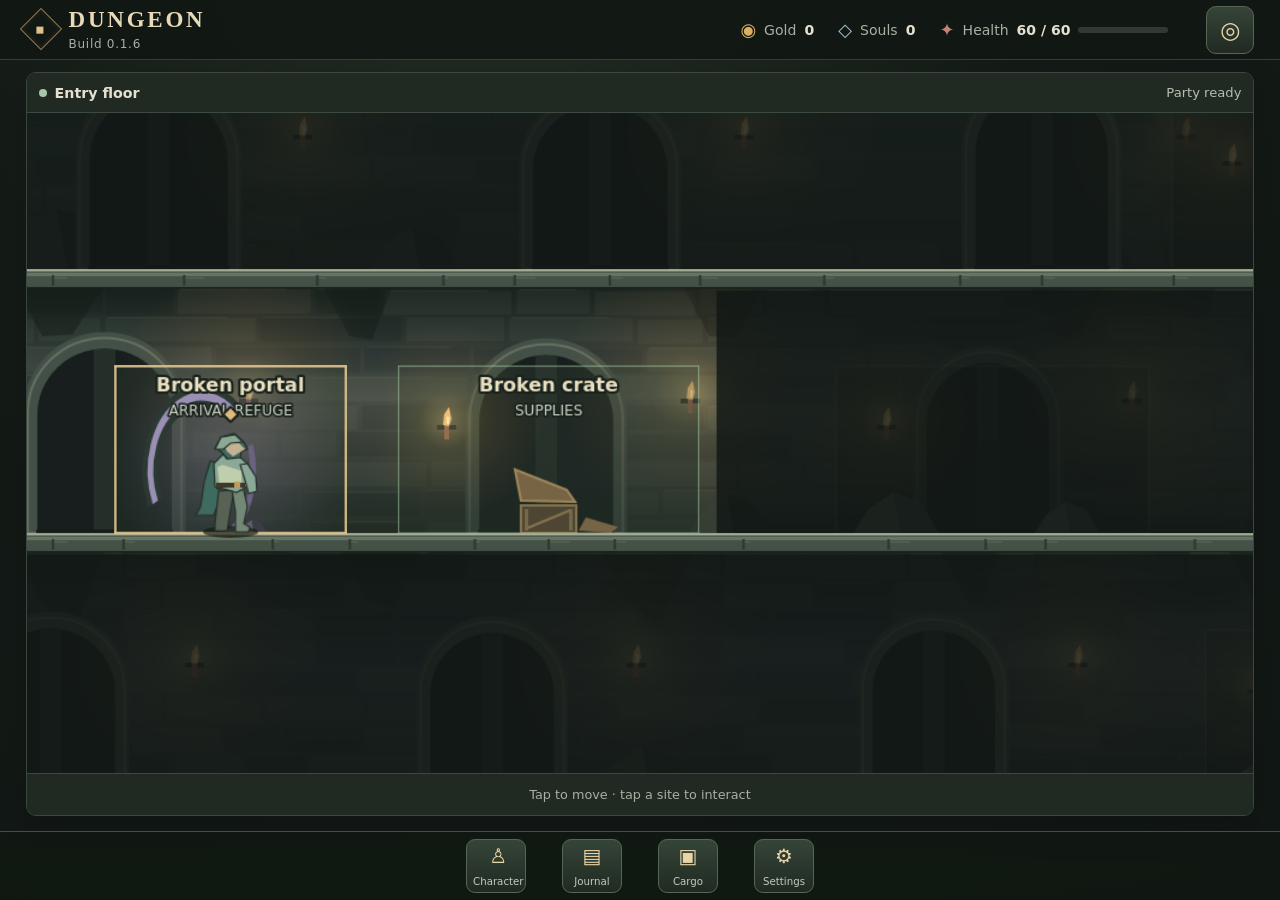
==== commit 023881d6: "Publish Dungeon 0.1.6 mobile playtest" ====
--- a/site/index.html
+++ b/site/index.html
@@ -55,8 +55,8 @@
   <link rel="icon" href="./icons/dungeon-192.png" type="image/png">
   <link rel="apple-touch-icon" href="./icons/dungeon-192.png">
   <title>Dungeon</title>
-  <script type="module" crossorigin src="./assets/index-DPSSO7Ms.js"></script>
-  <link rel="stylesheet" crossorigin href="./assets/index-BH69mZNL.css">
+  <script type="module" crossorigin src="./assets/index-DLKp1o8Q.js"></script>
+  <link rel="stylesheet" crossorigin href="./assets/index-B83II4mO.css">
 </head>
 <body>
   <header class="masthead">
--- a/site/assets/index-B83II4mO.css
+++ b/site/assets/index-B83II4mO.css
@@ -0,0 +1 @@
+:root{color-scheme:dark;font-family:system-ui,-apple-system,Segoe UI,sans-serif;font-size:16px;color:#e5e0d0;background:#111714;font-synthesis:none;--ink: #e5e0d0;--dim: #a8afa3;--pale: #c9b68f;--gold: #dcad64;--green: #90ba9d;--border: #3b483e;--panel: #18201b}*,*:before,*:after{box-sizing:border-box}body{margin:0;min-width:290px;background:radial-gradient(ellipse at 38% -15%,#242e23,#141b17 49%,#111714);min-height:100vh}button{font:inherit;color:inherit;cursor:pointer;-webkit-tap-highlight-color:transparent}button:disabled{cursor:default;opacity:.46}button:focus-visible{outline:2px solid #ecce8e;outline-offset:3px}[hidden]{display:none!important}.masthead{height:68px;padding:0 clamp(15px,3.6vw,62px);display:flex;align-items:center;gap:clamp(15px,3vw,45px);border-bottom:1px solid #344137;background:#111813e8}.brand{margin-right:auto;display:flex;align-items:center;gap:13px}.brand-mark{color:#dec28b;border:1px solid #937651;transform:rotate(45deg);display:grid;place-items:center;width:30px;height:30px;box-shadow:inset 0 0 0 3px #171c16;font-size:13px}.brand-name{font:600 23px/1.05 Georgia,serif;letter-spacing:.12em;display:block;color:#e8d9b8}.version{display:block;margin-top:4px;color:var(--dim);font-size:.75rem;letter-spacing:.06em}.resources{display:flex;gap:clamp(12px,2.2vw,30px)}.resource{display:flex;align-items:center;gap:8px;color:var(--dim);font-size:.875rem;white-space:nowrap}.resource strong{color:var(--ink);min-width:10px;text-align:end;font-variant-numeric:tabular-nums}.resource-icon{font-size:1.12rem}.gold-icon{color:var(--gold)}.soul-icon{color:#a9c8d3}.shell{max-width:1710px;margin:0 auto;padding:22px clamp(14px,3.6vw,62px) 15px}.title-row{display:flex;align-items:flex-end;justify-content:space-between;gap:16px;margin-bottom:17px}.chapter{margin:0 0 5px;font-size:.76rem;font-weight:650;letter-spacing:.16em;text-transform:uppercase;color:var(--pale)}h1,h2,h3{font-family:Georgia,serif;font-weight:500}h1{font-size:clamp(1.8rem,3.7vw,3.25rem);line-height:1.04;letter-spacing:-.025em;margin:0}h2{font-size:1.46rem;margin:0;line-height:1.14}h3{font-size:1.16rem;margin:0}.layout{display:block;min-height:0}.world-card{display:flex;flex-direction:column;border:1px solid var(--border);border-radius:8px;overflow:hidden;min-width:0;box-shadow:0 12px 30px #0003}.world-card{height:clamp(465px,68vh,710px);background:#101612}.map-header{display:flex;align-items:center;gap:10px;padding:8px 12px;min-height:47px;background:#202a22;border-bottom:1px solid #3d4a40}.map-location{display:inline-flex;align-items:center;gap:8px;font-size:.89rem;font-weight:650}.location-dot{width:8px;height:8px;background:#a5c6ac;border-radius:50%;flex:0 0 auto}.map-hint{margin-left:auto;font-size:.82rem;color:#b5beb0;overflow:hidden;text-overflow:ellipsis;white-space:nowrap}#world{position:relative;flex:1 1 0;min-height:0;overflow:hidden;touch-action:none;cursor:crosshair;outline:none;background:radial-gradient(ellipse at center,#202b25,#121814 78%)}#world.free-camera{cursor:grab}#world.free-camera:active{cursor:grabbing}#world canvas{display:block}.world-controls{padding:7px 9px;display:flex;align-items:center;justify-content:space-between;gap:8px;min-height:51px;background:#202a22;border-top:1px solid #3b483e}.movement-controls{display:flex;align-items:center;gap:6px}#camera-hint{color:var(--dim);font-size:.82rem;text-align:center}kbd{font-family:inherit;color:#d8dece;font-size:.75rem;background:#131a16;border:1px solid #465148;border-radius:3px;padding:1px 4px;line-height:1.1;white-space:nowrap}.quiet-button,.key-button,.primary-button,.text-button{border:1px solid #48574a;border-radius:5px;background:#28352a;min-height:34px;padding:6px 10px;font-size:.875rem;font-weight:580;white-space:nowrap}.quiet-button:not(:disabled):hover,.key-button:not(:disabled):hover{background:#354739;border-color:#6e8872}.key-button{min-width:37px;min-height:34px;padding:4px 9px;touch-action:none}.interact-key{display:flex;align-items:center;gap:7px}.text-button{background:#493128;color:#ffd2ad;border-color:#855942}.text-button:hover{background:#634435}.primary-button{background:#d9bd83;border-color:#e4ca94;color:#1d2219;font-weight:730}.primary-button:not(:disabled):hover{background:#edcf97}.primary-button kbd{background:#b69d6f;border-color:#958052;color:#252c20}.meter{height:6px;border-radius:3px;background:#303a33;overflow:hidden}.meter>div{height:100%;width:100%;transition:width .16s ease;background:#8cb294}.objective{background:#263024;border:1px solid #465540;border-left:3px solid #b99562;border-radius:5px;padding:11px;margin-bottom:13px}.objective .chapter{font-size:.7rem}.steps{display:flex;gap:4px;margin-top:10px}.steps span{height:3px;flex:1;border-radius:2px;background:#424b40}.steps .done{background:#93b393}.steps .current{background:#d7b881}.card-label{display:block;font-size:.76rem;color:var(--pale);margin-bottom:5px}.actions{display:flex;flex-wrap:wrap;gap:6px;margin-top:10px}.list-title{margin:12px 0 6px;text-transform:uppercase;letter-spacing:.1em;color:#c5b697;font-size:.73rem;font-weight:650}.cargo-slots{list-style:none;padding:0;margin:9px 0 0;display:grid;gap:6px}.cargo-slots li{display:flex;gap:5px;align-items:center;justify-content:space-between;border:1px solid #465246;padding:4px 5px 4px 8px;color:#d5daca;min-height:35px;border-radius:3px;font-size:.86rem}.cargo-slots .quiet-button{min-height:25px;padding:3px 6px;font-size:.77rem}.journal{padding-left:16px;margin:0}.journal li{margin-bottom:10px;font-size:.9rem;line-height:1.38;color:#d3dacb;overflow-wrap:anywhere}.world-footer{min-height:38px;display:flex;gap:12px;justify-content:space-between;align-items:center;color:var(--dim);font-size:.86rem;padding:6px 1px}.sheet{background:#1c271f;color:var(--ink);padding:18px;border-radius:9px;border:1px solid #6e7e6b;width:min(590px,calc(100% - 24px));box-shadow:0 18px 80px #000a}.sheet:not([open]){display:none}.sheet::backdrop{background:#0c100dd2}.sheet-heading{display:flex;justify-content:space-between;align-items:flex-start;gap:8px;margin-bottom:15px}.sheet-heading h2{font-size:clamp(1.42rem,4vw,2rem)}.arena{height:130px;border:1px solid #605c4b;border-radius:5px;background:radial-gradient(ellipse at center,#5f5040,#2a322a 50%,#152019);overflow:hidden;position:relative}.arena canvas{display:block;width:100%;height:100%}.combat-health{display:grid;gap:12px;grid-template-columns:1fr 1fr;padding-top:12px}.combat-health>div{display:grid;gap:5px;grid-template-columns:1fr auto;font-size:.86rem}.combat-health .meter{grid-column:span 2}.enemy-meter>div{background:#c08573}.combat-message{color:var(--dim);min-height:1.35em;font-size:.91rem}.combat-actions{display:flex;flex-wrap:wrap;gap:7px}.site-sheet blockquote{margin:0;padding:12px 15px;border-left:2px solid #ba9b67;background:#151f19;font:1.12rem/1.4 Georgia,serif;color:#e4d4b2}.site-sheet p:not(.chapter){color:var(--dim)}.stair-options{display:grid;grid-template-columns:repeat(2,minmax(0,1fr));gap:10px}.stair-options button{padding:12px;min-height:72px;text-align:left;white-space:normal}.stair-options span,.stair-options small{display:block}.stair-options span{color:#e4c892;font-size:1rem}.stair-options small{color:var(--dim);margin-top:5px}.inventory-sheet{width:min(500px,calc(100% - 20px));background:#1b251e;border-color:#798270}.inventory-sheet:has(.with-loot){width:min(722px,calc(100% - 20px))}.inventory-layout{display:grid;gap:14px}.inventory-layout.with-loot{grid-template-columns:minmax(0,1.55fr) minmax(0,1fr)}.character-pack,.inventory-loot{min-width:0;border:1px solid #4e5a4b;border-radius:5px;background:#151e18;padding:13px}.loadout{display:flex;align-items:center;justify-content:space-between;gap:8px}.loadout-profile{display:flex;gap:10px;align-items:center;min-width:0}.loadout-profile img{flex:0 0 auto;width:52px;height:52px;background:radial-gradient(circle,#485d4e,#212e25);border:1px solid #73806b;border-radius:50%}.loadout-profile p{margin:3px 0 0;font-size:.84rem;color:var(--dim)}.loadout-stats{display:flex;gap:8px;text-align:center;color:var(--dim);font-size:.72rem;font-variant-numeric:tabular-nums}.loadout-stats b{display:block;color:#e9cf99;font:1.35rem/1 Georgia,serif;margin-bottom:3px}.equipment-row{display:grid;grid-template-columns:repeat(2,minmax(0,1fr));gap:8px;padding:13px 0 11px;border-bottom:1px solid #3b493e}.equipment-slot{display:grid;justify-items:center;gap:4px;padding:7px;border:1px solid #465345;border-radius:4px;background:#1d2920}.equipment-slot>span{font-size:.76rem;color:#cebd97}.equipment-slot small{font-size:.77rem;color:var(--dim)}.equipment-slot .item-cell{width:53px;height:53px;border-color:#7c7655}.inventory-section-heading{display:flex;align-items:center;justify-content:space-between;gap:6px;margin:12px 0 7px}.inventory-section-heading>span{color:var(--dim);font-size:.82rem;font-variant-numeric:tabular-nums}.inventory-loot .inventory-section-heading{margin-top:0}.inventory-grid{display:grid;grid-template-columns:repeat(6,minmax(0,1fr));gap:5px}.item-cell{position:relative;display:grid;place-items:center;padding:0;min-width:0;min-height:44px;border:1px solid #64705c;border-radius:4px;background:radial-gradient(circle at 50% 30%,#415748,#252f27 88%);color:var(--dim)}.item-cell img{width:min(100%,57px);height:auto;filter:drop-shadow(0 2px 2px #0007)}.item-cell-empty{background:#1a251e;border-color:#3c4d3f}.item-cell:not(:disabled):hover,.item-cell:not(:disabled):active,.item-cell[aria-pressed=true]{border-color:#dec68c;box-shadow:inset 0 0 0 1px #dec68c80}.item-amount{position:absolute;inset:auto 3px 1px auto;color:#fcdfab;font-size:.7rem;font-weight:730;line-height:1.1;background:#141b15;padding:1px 3px;border-radius:3px;max-width:calc(100% - 5px);overflow:hidden}.inventory-detail{display:flex;align-items:center;justify-content:space-between;gap:8px;margin-top:10px;padding:8px;border:1px solid #52624e;border-radius:4px;background:#26352a}.inventory-detail span{display:block;margin-top:3px;color:var(--dim);font-size:.8rem}.inventory-detail button{white-space:normal;min-height:40px}.loot-item{display:flex;align-items:center;gap:7px;width:100%;margin-bottom:6px;padding:2px 7px 2px 3px;min-height:45px;text-align:left;border:1px solid #546454;border-radius:4px;color:#e4ddca;background:#26362a}.loot-item:hover:not(:disabled),.loot-item:active:not(:disabled){border-color:#dec68c;background:#314434}.loot-item img,.loot-material{flex:0 0 38px;width:38px;height:38px}.loot-material{display:grid;place-items:center;color:#d7bd83}.loot-take{margin-left:auto;font-size:.72rem;color:#debe83}.inventory-empty,.inventory-status{color:var(--dim);font-size:.84rem;margin:8px 0 0}.inventory-status{min-height:1.2em}.help-sheet dl{margin:12px 0 16px}.help-sheet dl div{padding:7px 0;display:grid;grid-template-columns:75px 1fr;gap:10px;border-bottom:1px solid #344337;font-size:.91rem}.help-sheet dt{color:#d6bd8b;font-weight:650}.help-sheet dd{margin:0;line-height:1.4;color:#ccd4c5}.help-actions{display:flex;justify-content:flex-end}@media(max-width:880px){#camera-hint{display:none}}@media(max-width:680px){.masthead{height:58px;gap:10px}.brand{gap:9px}.brand-mark{width:22px;height:22px;font-size:10px}.brand-name{font-size:18px}.resources{gap:11px}.resource{gap:4px;font-size:.8rem}.title-row{align-items:center;margin-bottom:12px;gap:8px}.shell{padding-top:15px}.layout{display:block}.world-card{height:clamp(260px,38svh,420px)}}@media(max-width:430px){.resource>span:nth-child(2){display:none}.masthead{padding-inline:12px}.shell{padding-inline:9px}.view-toggle{font-size:.77rem;padding-inline:6px}.map-location{font-size:.8rem}.map-hint{font-size:.75rem}.map-header{padding-inline:7px}}@media(max-width:560px){.inventory-sheet{padding:13px}.inventory-layout.with-loot{grid-template-columns:1fr;gap:8px}.inventory-loot{grid-row:1}.character-pack,.inventory-loot{padding:9px}.inventory-grid{grid-template-columns:repeat(4,minmax(0,1fr))}.inventory-section-heading button,.loot-item,.inventory-detail button{min-height:44px}}@media(prefers-reduced-motion:reduce){*,*:before,*:after{transition-duration:0s!important}}html,body{min-height:100%;overscroll-behavior-x:none}body{min-height:100dvh}.masthead{height:60px;padding-inline:clamp(12px,2vw,28px)}.resources{align-items:center;gap:clamp(10px,2vw,24px)}.health-resource .meter{width:clamp(50px,7vw,92px);height:6px}.health-resource .resource-icon{color:#c38474}.icon-button,.dock-button{display:grid;place-items:center;border:1px solid #596554;color:#e8d4a7;background:linear-gradient(#354438,#202a22);border-radius:10px;touch-action:manipulation}.icon-button{width:48px;height:48px;min-width:48px;font-size:1.45rem}.icon-button[aria-pressed=false]{color:#aeb9aa;background:#1b241e}.shell{display:flex;flex-direction:column;height:calc(100dvh - 60px);max-width:1580px;padding:12px clamp(10px,2vw,26px) calc(84px + env(safe-area-inset-bottom))}.layout{display:block;flex:1 1 auto;min-height:0}.world-card{height:100%;min-height:0;border-radius:10px}.map-header{min-height:40px}.world-controls{min-height:42px;justify-content:center;padding:4px 8px}#camera-hint{font-size:.8rem}.icon-dock{position:fixed;z-index:5;inset:auto 0 0;min-height:calc(68px + env(safe-area-inset-bottom));padding:7px max(14px,env(safe-area-inset-right)) calc(7px + env(safe-area-inset-bottom)) max(14px,env(safe-area-inset-left));display:flex;justify-content:center;gap:clamp(10px,4vw,36px);border-top:1px solid #435044;background:#111813f5;-webkit-backdrop-filter:blur(12px);backdrop-filter:blur(12px)}.dock-button{width:60px;min-width:60px;min-height:54px;gap:1px;border-radius:9px}.dock-button>span{font-size:1.25rem;line-height:1}.dock-button small{color:#c5cabb;font-size:.64rem;line-height:1}.dock-button:active{transform:translateY(1px)}.sheet{max-height:min(90dvh,850px);overscroll-behavior:none}.sheet-heading{position:sticky;top:0;z-index:2;margin:0 0 14px;padding:8px 0;background:#1c271f}.sheet-heading button,.site-sheet .actions button,.settings-actions button,.sheet .primary-button,.sheet .quiet-button{min-height:44px}.site-sheet{width:min(620px,calc(100% - 24px))}.site-sheet .actions{margin-top:16px}.dialogue-note{font-size:.88rem}.equipment-grid{display:grid;grid-template-columns:repeat(3,minmax(0,1fr));gap:6px;padding:11px 0;border-bottom:1px solid #3b493e}.character-party{display:flex;align-items:center;justify-content:space-between;gap:8px;margin-top:10px;padding:9px 10px;border:1px solid #465345;border-radius:5px;background:#1d2920}.character-party .card-label{margin:0 0 3px}.character-party strong{display:block;color:#d9ddce;font-size:.86rem;font-weight:600}.character-party button{min-height:44px;white-space:normal}.equipment-slot{min-width:0;min-height:92px;padding:5px 3px}.equipment-slot>span{min-height:2em;display:flex;align-items:center;text-align:center;justify-content:center;font-size:.68rem;line-height:1.1}.equipment-slot small{max-width:100%;text-align:center;overflow-wrap:anywhere;font-size:.67rem;line-height:1.1}.equipment-slot .item-cell{width:54px;min-width:48px;height:54px;min-height:48px}.equipment-target{touch-action:none}.backpack-target{aspect-ratio:1;min-height:56px;touch-action:none}.loot-item{touch-action:none}.drop-ready{outline:2px solid #e9c888!important;outline-offset:1px;background-color:#40543e!important}.loot-item.is-selected{outline:2px solid #e9c888}.inventory-sheet{width:min(780px,calc(100% - 24px))}.inventory-sheet:has(.with-loot){width:min(990px,calc(100% - 24px))}.inventory-layout.with-loot{grid-template-columns:minmax(0,1.4fr) minmax(220px,.8fr);align-items:start}.character-pack,.inventory-loot{padding:12px}.journal-sheet,.cargo-sheet,.help-sheet{width:min(640px,calc(100% - 24px))}.settings-actions{border-top:1px solid #39463b;margin-top:14px;padding-top:12px}.settings-actions h3{margin-bottom:8px;color:#d8c498}.settings-actions p{color:var(--dim);font-size:.85rem}@media(max-width:680px){.masthead{height:56px;padding-inline:9px}.brand{gap:7px}.brand-mark{width:22px;height:22px}.brand-name{font-size:17px}.version{display:none}.resources{gap:9px}.resource{font-size:.74rem;gap:3px}.health-resource>span:nth-child(2){display:none}.health-resource .meter{width:42px}.icon-button{width:44px;height:44px;min-width:44px}.shell{height:calc(100dvh - 56px);padding:6px 6px calc(78px + env(safe-area-inset-bottom))}.world-card{border-radius:7px}.map-header{min-height:36px;padding:4px 8px}.map-location{font-size:.77rem}.map-hint{font-size:.7rem}.world-controls{min-height:34px}#camera-hint{font-size:.7rem}.icon-dock{min-height:calc(66px + env(safe-area-inset-bottom));gap:clamp(8px,6vw,26px)}.dock-button{min-width:56px;width:56px;min-height:50px}.sheet{position:fixed;inset:auto 0 0;margin:0;width:100%;max-width:none;max-height:91dvh;padding:15px 12px calc(14px + env(safe-area-inset-bottom));border-radius:16px 16px 0 0;border-bottom:0}.sheet::backdrop{background:#0c100dc9}.sheet-heading{top:0;margin:0 0 12px;padding:8px 0}.inventory-sheet,.inventory-sheet:has(.with-loot),.site-sheet,.journal-sheet,.cargo-sheet,.help-sheet{width:100%}.inventory-layout.with-loot{grid-template-columns:1fr;gap:8px}.inventory-loot{grid-row:1}.inventory-grid{grid-template-columns:repeat(4,minmax(0,1fr));gap:6px}.backpack-target{min-height:58px}.equipment-grid{gap:5px}.equipment-slot{min-height:86px}}@media(max-width:360px){.brand-name{font-size:14px}.brand-mark{width:18px;height:18px}.brand,.resources{gap:6px}.resources .resource:nth-child(2),.health-resource .resource-icon{display:none}.resource{font-size:.68rem}.health-resource .meter{width:34px}.dock-button{width:52px;min-width:52px}.equipment-grid{grid-template-columns:repeat(2,minmax(0,1fr))}}html,body{width:100%;height:100%;min-height:0;overflow:hidden;overscroll-behavior:none}body{position:fixed;inset:0;height:100dvh;-webkit-user-select:none;user-select:none;-webkit-touch-callout:none}*,*:before,*:after{-webkit-user-select:none;user-select:none;-webkit-touch-callout:none}img,canvas,svg{-webkit-user-drag:none;user-drag:none;-webkit-touch-callout:none}button,.sheet,#world{-webkit-tap-highlight-color:transparent}.sheet{max-height:calc(100dvh - env(safe-area-inset-top) - env(safe-area-inset-bottom));overflow:hidden;overscroll-behavior:none;touch-action:none}.sheet-heading{position:relative;top:auto;flex:0 0 auto}.inventory-sheet{display:flex;flex-direction:column;gap:5px}#inventory-content{min-height:0}.inventory-layout{display:flex;flex-direction:column;gap:5px}.inventory-layout:not(.with-loot) .character-pack{width:100%}.inventory-layout.with-loot{display:grid;grid-template-columns:minmax(0,1fr) minmax(260px,.72fr);align-items:start}.character-pack{display:flex;flex-direction:column;gap:4px;padding:7px}.loadout{min-height:36px}.loadout-profile h3{font-size:1rem}.loadout-profile p{font-size:.74rem;margin-top:1px}.loadout-stats{gap:10px;font-size:.64rem}.loadout-stats b{font-size:1rem;margin-bottom:1px}.character-party{min-height:35px;margin:0;padding:4px 7px}.character-party .card-label{font-size:.62rem;margin-bottom:1px}.character-party strong{font-size:.76rem}.character-party button{min-height:44px;padding:4px 7px;font-size:.72rem}.equipment-grid{display:grid;grid-template-columns:repeat(3,minmax(0,1fr));grid-template-rows:repeat(4,57px);gap:3px;padding:2px 0 5px;border-bottom:1px solid #3b493e}.equipment-slot{min-height:0;height:57px;display:grid;grid-template-rows:44px 11px;justify-items:center;gap:0;padding:0;border:0;background:transparent}.equipment-slot .item-cell{width:44px;min-width:44px;height:44px;min-height:44px;border-radius:6px}.equipment-slot .item-cell img{height:31px;width:31px;object-fit:contain}.equipment-slot>span{display:block;min-height:0;max-width:100%;overflow:hidden;text-overflow:ellipsis;white-space:nowrap;font-size:.58rem;line-height:1.25;color:#d8c79f}.slot-shoulders{grid-column:1;grid-row:1}.slot-head{grid-column:2;grid-row:1}.slot-amulet{grid-column:3;grid-row:1}.slot-weapon{grid-column:1;grid-row:2}.paperdoll-portrait{grid-column:2;grid-row:2;display:grid;place-items:center;justify-self:center;width:min(100%,100px);height:54px;border:1px solid #665b43;border-radius:7px;background:radial-gradient(ellipse,#465348,#1b241e 72%)}.paperdoll-portrait img{width:40px;height:45px;object-fit:contain;filter:drop-shadow(0 2px 3px #0009)}.slot-offhand{grid-column:3;grid-row:2}.slot-ring1{grid-column:1;grid-row:3}.slot-chest{grid-column:2;grid-row:3}.slot-ring2{grid-column:3;grid-row:3}.slot-belt{grid-column:1;grid-row:4}.slot-legs{grid-column:2;grid-row:4}.slot-boots{grid-column:3;grid-row:4}.inventory-section-heading{margin:2px 0 1px;min-height:28px}.inventory-section-heading h3{font-size:.95rem}.inventory-section-heading>span{font-size:.72rem}.inventory-section-heading button{min-height:44px!important;padding:3px 7px;font-size:.72rem}.inventory-grid{grid-template-columns:repeat(6,minmax(0,1fr));gap:3px}.backpack-target{aspect-ratio:auto;width:100%;height:44px;min-height:44px;touch-action:none}.backpack-target img{max-height:38px;width:38px;object-fit:contain}.item-amount{font-size:.62rem}.inventory-detail{margin:1px 0 0;min-height:40px;padding:4px 6px;gap:4px}.inventory-detail strong{font-size:.76rem}.inventory-detail span{margin-top:0;font-size:.65rem}.inventory-detail button{min-height:34px!important;padding:3px 6px;font-size:.72rem}.inventory-loot{padding:4px 6px}.inventory-loot .inventory-section-heading{min-height:26px}.loot-tray{display:grid;grid-template-columns:repeat(3,minmax(0,1fr));gap:4px}.loot-item{min-width:0;min-height:44px;height:44px;margin:0;padding:2px 4px;display:grid;grid-template-columns:30px minmax(0,1fr);justify-items:center;gap:1px 3px;text-align:center;font-size:.64rem;line-height:1.05;overflow:hidden}.loot-item img,.loot-material{grid-row:1 / 3;width:29px;height:29px;flex-basis:29px}.loot-item>span:not(.loot-take){min-width:0;max-width:100%;overflow:hidden;text-overflow:ellipsis;white-space:nowrap}.loot-take{display:none}.inventory-empty{margin:1px 0 0;font-size:.67rem}.inventory-status{position:absolute;width:1px;height:1px;overflow:hidden;clip-path:inset(50%);white-space:nowrap}.drag-ghost{position:fixed;z-index:9999;left:0;top:0;width:56px;height:56px;margin:-28px 0 0 -28px;pointer-events:none;opacity:.88;transform:scale(1.1);filter:drop-shadow(0 5px 10px #000b)}.is-dragging{opacity:.35}.drop-ready{outline:3px solid #f1ca7b!important;outline-offset:1px;box-shadow:0 0 18px #e8b96099,inset 0 0 0 2px #e9c888!important}.journal-heading{display:flex;justify-content:space-between;align-items:center;margin:8px 0 5px}.journal-heading .list-title{margin:0}.journal-pages{display:flex;align-items:center;gap:7px;color:var(--dim);font-size:.75rem}.journal-pages button{min-width:34px;min-height:34px;padding:2px}.journal li{margin-bottom:6px;font-size:.82rem;line-height:1.25}.help-sheet dl{margin:4px 0 8px}.help-sheet dl div{padding:4px 0;font-size:.81rem}.help-sheet dd{line-height:1.25}.settings-actions{margin-top:7px;padding-top:7px}.settings-actions p{margin:4px 0}@media(max-width:680px){.sheet{position:fixed;inset:auto 0 0;margin:0;width:100%;max-width:none;max-height:100dvh;padding:8px 9px calc(8px + env(safe-area-inset-bottom));border-radius:16px 16px 0 0;overflow:hidden}.sheet-heading{margin:0 0 4px;padding:0 0 4px}.sheet-heading h2{font-size:1.25rem}.sheet-heading button,.sheet .primary-button,.sheet .quiet-button{min-height:44px}.inventory-sheet{gap:2px}.inventory-layout.with-loot{display:flex;flex-direction:column}.inventory-sheet:has(.inventory-layout.with-loot.has-selection){padding-top:2px;padding-bottom:calc(2px + env(safe-area-inset-bottom))}.inventory-sheet:has(.inventory-layout.with-loot.has-selection) .sheet-heading{margin-bottom:1px;padding-bottom:1px}.inventory-layout.with-loot.has-selection .character-pack{padding:2px;gap:0}.inventory-layout.with-loot.has-selection .inventory-detail{margin:0;padding:2px 4px}.inventory-layout.with-loot.has-selection .inventory-loot{padding:2px 4px}.character-pack,.inventory-loot{padding:5px}.equipment-grid{grid-template-rows:repeat(4,56px)}.equipment-slot{height:56px;grid-template-rows:44px 10px}.equipment-slot .item-cell{height:44px;min-height:44px}.paperdoll-portrait{height:52px}.paperdoll-portrait img{width:38px;height:46px}.backpack-target{height:clamp(44px,6dvh,48px);min-height:44px}.backpack-target img{max-height:34px}.loot-item{height:44px;min-height:44px;grid-template-columns:27px minmax(0,1fr)}.loot-item img,.loot-material{width:26px;height:26px;flex-basis:26px}.combat-sheet,.site-sheet,.journal-sheet,.cargo-sheet,.help-sheet{max-height:100dvh}}@media(max-height:720px){.sheet{padding-top:5px;padding-bottom:calc(5px + env(safe-area-inset-bottom))}.sheet-heading{margin-bottom:2px}.character-pack{gap:2px}.character-party{min-height:32px}.equipment-grid{grid-template-rows:repeat(4,55px)}.equipment-slot{height:55px;grid-template-rows:44px 10px}.equipment-slot .item-cell{height:44px;min-height:44px}.paperdoll-portrait{height:48px}.backpack-target{height:44px;min-height:44px}.backpack-target img{max-height:32px}.inventory-section-heading{min-height:24px}.loot-item{height:44px;min-height:44px}.loot-item img,.loot-material{width:24px;height:24px}}@media(orientation:landscape)and (max-height:600px){.sheet{position:fixed;inset:0;margin:auto;width:min(100vw,1100px);max-width:none;max-height:100dvh;padding:4px 8px;border-radius:0}.sheet-heading{min-height:42px;margin:0 0 3px;padding:0 0 3px;align-items:center}.sheet-heading h2{font-size:1.15rem}.sheet-heading button,.sheet .primary-button,.sheet .quiet-button{min-height:40px}.inventory-sheet{display:flex;flex-direction:column}.inventory-layout,.inventory-layout.with-loot{display:grid;grid-template-columns:minmax(0,1.25fr) minmax(220px,.75fr);gap:6px;min-height:0}.inventory-layout:not(.with-loot){display:block}.character-pack{display:grid;width:100%;height:100%;min-height:0;grid-template-columns:minmax(0,1fr) minmax(0,1fr);grid-template-rows:36px 40px 25px minmax(0,1fr) 39px;grid-template-areas:"loadout loadout" "party party" "gear bag-title" "gear bag-grid" "gear detail";gap:2px 7px;padding:5px}.loadout{grid-area:loadout}.character-party{grid-area:party;min-height:0;padding:2px 6px}.character-party button{min-height:36px}.equipment-grid{grid-area:gear;align-self:stretch;grid-template-rows:repeat(4,minmax(0,1fr));gap:1px;padding:0 4px 0 0;border-right:1px solid #3b493e;border-bottom:0}.equipment-slot{height:100%;grid-template-rows:minmax(0,1fr) 12px}.equipment-slot .item-cell{width:44px;min-width:44px;height:44px;min-height:44px;align-self:center}.paperdoll-portrait{height:min(54px,80%);align-self:center}.paperdoll-portrait img{width:36px;height:42px}.character-pack>.inventory-section-heading{grid-area:bag-title;min-height:25px;margin:0}.inventory-grid{grid-area:bag-grid;grid-template-columns:repeat(4,minmax(0,1fr));grid-template-rows:repeat(3,minmax(0,1fr));gap:3px;align-self:stretch}.backpack-target{height:100%;min-height:44px}.inventory-detail{grid-area:detail;min-height:35px;margin:0;padding:2px 4px}.inventory-detail button{min-height:32px!important}.inventory-loot{padding:5px}.inventory-loot .inventory-section-heading{min-height:36px}.loot-tray{grid-template-columns:1fr;grid-auto-rows:minmax(44px,1fr)}.loot-item{grid-template-columns:34px minmax(0,1fr);height:100%;min-height:44px;font-size:.72rem}.loot-item img,.loot-material{width:30px;height:30px}.cargo-sheet{width:min(100vw,900px)}#cargo-content{display:grid;grid-template-columns:1fr 1fr;gap:8px}#cargo-content .display-card{min-width:0;padding:7px}#cargo-content .display-card h3{font-size:1rem}#cargo-content .display-card p{margin:4px 0;font-size:.75rem}.cargo-slots{gap:3px;margin-top:4px}.cargo-slots li{min-height:32px;padding:2px 5px;font-size:.76rem}.cargo-slots .quiet-button{min-height:30px}.help-sheet{width:min(100vw,1000px);display:grid;grid-template-columns:minmax(0,1.1fr) minmax(0,1fr);grid-template-rows:42px minmax(0,1fr);gap:4px 12px}.help-sheet>.sheet-heading{grid-column:1 / -1}.help-sheet dl{display:grid;grid-template-columns:1fr 1fr;grid-auto-flow:row;gap:2px 8px;align-content:start;margin:0}.help-sheet dl div{grid-template-columns:54px 1fr;gap:5px;min-height:40px;padding:2px 0;font-size:.68rem}.help-sheet dd{line-height:1.15}.settings-actions{margin:0;padding:4px 0 0 8px;border-top:0;border-left:1px solid #39463b}.settings-actions h3{margin-bottom:4px;font-size:.95rem}.settings-actions .actions{margin:3px 0;gap:4px}.settings-actions button{min-height:36px!important;padding:3px 6px;font-size:.72rem}.settings-actions p{margin:2px 0;font-size:.67rem}.combat-sheet{width:min(94vw,620px)}.combat-sheet .arena{height:80px}.combat-sheet .combat-health{padding-top:5px;gap:5px}.combat-sheet .combat-message{margin:4px 0}.site-sheet{width:min(94vw,620px)}.journal li{line-height:1.2}}
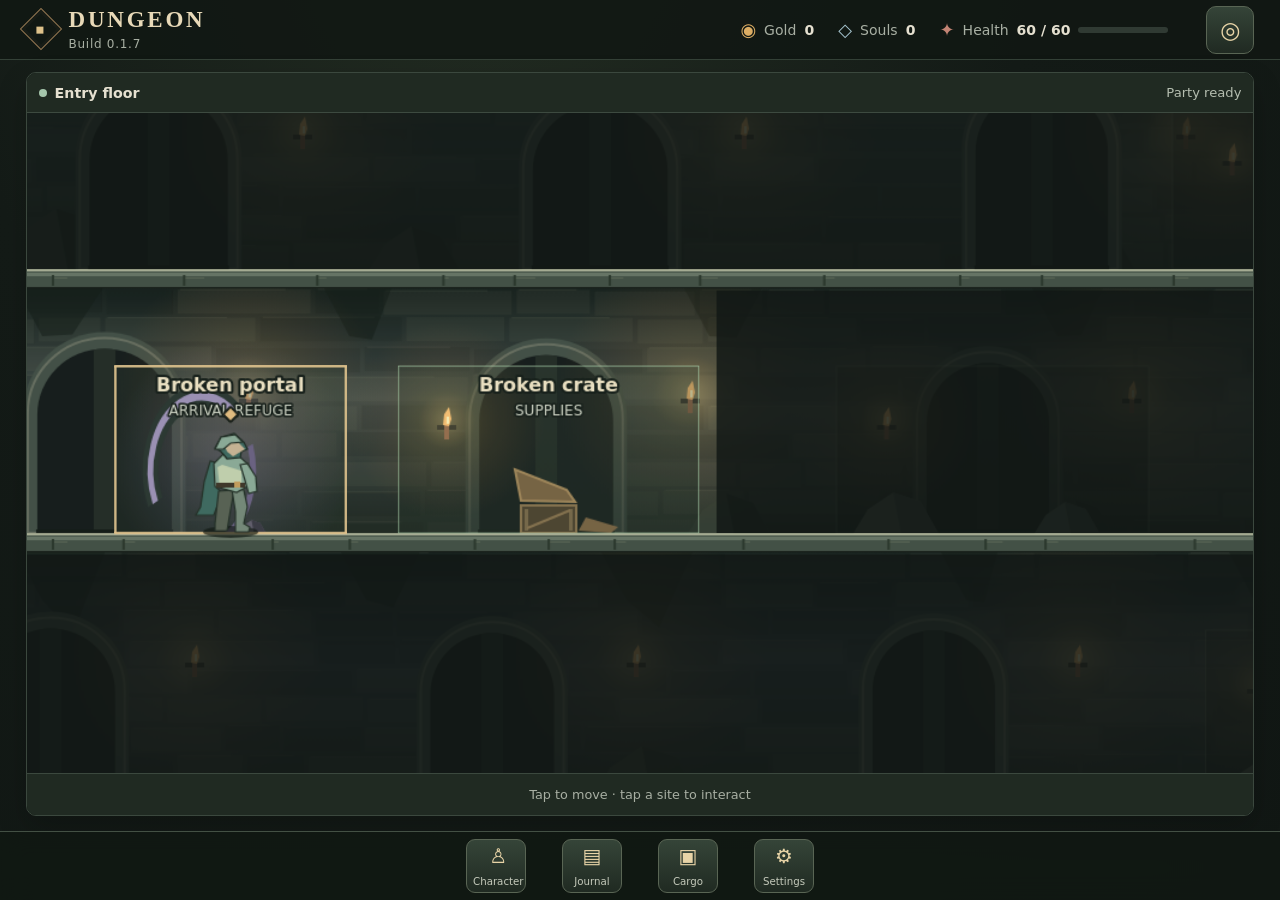
==== commit a440a5a1: "Publish Dungeon 0.1.7 input recovery playtest" ====
--- a/site/index.html
+++ b/site/index.html
@@ -55,7 +55,7 @@
   <link rel="icon" href="./icons/dungeon-192.png" type="image/png">
   <link rel="apple-touch-icon" href="./icons/dungeon-192.png">
   <title>Dungeon</title>
-  <script type="module" crossorigin src="./assets/index-DLKp1o8Q.js"></script>
+  <script type="module" crossorigin src="./assets/index-DFRFcUVm.js"></script>
   <link rel="stylesheet" crossorigin href="./assets/index-B83II4mO.css">
 </head>
 <body>
@@ -77,7 +77,7 @@
           <button type="button" class="text-button" id="battle-chip" hidden>View encounter</button>
           <span class="map-hint" id="world-status">Ready</span>
         </div>
-        <div id="world" aria-label="Dungeon world. Tap to move or tap a discovered site to interact."></div>
+        <div id="world" tabindex="-1" aria-label="Dungeon world. Tap to move or tap a discovered site to interact."></div>
         <div class="world-controls">
           <span id="camera-hint">Tap to move · tap a site to interact</span>
         </div>
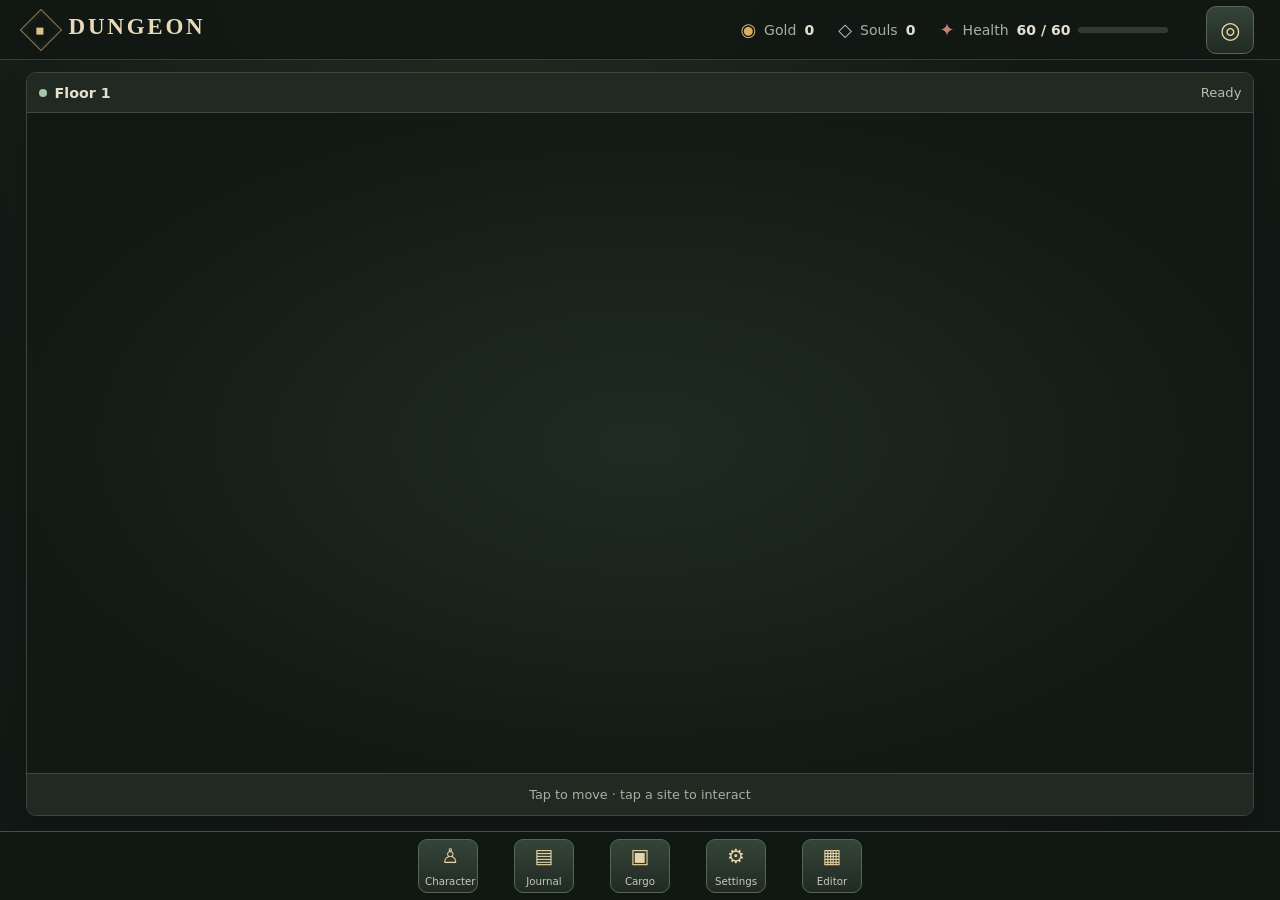
==== commit 6b1f45db: "Prepare compiled Dungeon 0.1.8 playtest" ====
--- a/site/index.html
+++ b/site/index.html
@@ -48,15 +48,15 @@
 SOFTWARE.
 -->
   <meta charset="UTF-8">
-  <meta name="viewport" content="width=device-width, initial-scale=1, viewport-fit=cover">
+  <meta name="viewport" content="width=device-width, initial-scale=1, maximum-scale=1, user-scalable=no, viewport-fit=cover">
   <meta name="theme-color" content="#111714">
   <meta name="description" content="A touch-first dungeon expedition game.">
   <link rel="manifest" href="./manifest.webmanifest">
   <link rel="icon" href="./icons/dungeon-192.png" type="image/png">
   <link rel="apple-touch-icon" href="./icons/dungeon-192.png">
   <title>Dungeon</title>
-  <script type="module" crossorigin src="./assets/index-DFRFcUVm.js"></script>
-  <link rel="stylesheet" crossorigin href="./assets/index-B83II4mO.css">
+  <script type="module" crossorigin src="./assets/index-CI76peus.js"></script>
+  <link rel="stylesheet" crossorigin href="./assets/index-B-4N3BnK.css">
 </head>
 <body>
   <header class="masthead">
@@ -88,8 +88,21 @@
       <button type="button" class="dock-button" id="journal" aria-label="Journal and current objective" title="Journal and current objective"><span aria-hidden="true">▤</span><small>Journal</small></button>
       <button type="button" class="dock-button" id="cargo" aria-label="Cargo and supplies" title="Cargo and supplies"><span aria-hidden="true">▣</span><small>Cargo</small></button>
       <button type="button" class="dock-button" id="help" aria-label="Settings and controls" title="Settings and controls"><span aria-hidden="true">⚙</span><small>Settings</small></button>
+      <button type="button" class="dock-button" id="level-editor" aria-label="Level editor" title="Level editor"><span aria-hidden="true">▦</span><small>Editor</small></button>
     </div>
   </main>
+  <div class="portrait-blocker" id="portrait-blocker" role="status"><div><span aria-hidden="true">↻</span><h1>Turn your device sideways</h1><p>Dungeon is designed for widescreen play.</p></div></div>
+  <section class="editor-panel" id="editor-panel" hidden aria-label="Level editor controls">
+    <header><strong>LEVEL EDITOR</strong><span id="editor-status">Saved</span><button type="button" id="editor-inspector-back" hidden>Tools</button><button type="button" id="editor-close" aria-label="Close editor">×</button></header>
+    <div class="editor-actions"><button type="button" id="editor-undo">Undo</button><button type="button" id="editor-redo">Redo</button><button type="button" id="editor-floor-add">Add floor</button><button type="button" id="editor-floor-remove">Remove floor</button><button type="button" id="editor-tile-add">Add tile</button><button type="button" id="editor-tile-remove">Remove tile</button><button type="button" id="editor-test" class="primary-button">Test play</button><button type="button" id="editor-import">Import</button><button type="button" id="editor-export">Export</button></div>
+    <div class="editor-fields">
+      <label>Tool<select id="editor-tool"><option value="select">Select</option><option value="portal">Place portal</option><option value="chest">Place crate/site</option><option value="enemy">Place monster</option><option value="recruit">Place character</option><option value="ore">Place ore site</option><option value="stair">Place staircase</option><option value="erase">Erase site</option></select></label>
+      <label>Floor<select id="editor-floor"></select></label><label>Selected site<select id="editor-site"></select></label>
+    </div>
+    <div class="editor-inspector" id="editor-inspector"></div>
+    <input type="file" id="editor-file" accept="application/json,.json" hidden>
+  </section>
+  <button type="button" class="editor-return" id="editor-return" hidden>Return to editor</button>
 
   <dialog class="sheet combat-sheet" id="combat-view" aria-labelledby="combat-title">
     <div class="sheet-heading"><div><p class="chapter" id="combat-phase">Active encounter</p><h2 id="combat-title">Encounter</h2></div><button type="button" class="quiet-button" id="close-combat">World view</button></div>
--- a/site/assets/index-B-4N3BnK.css
+++ b/site/assets/index-B-4N3BnK.css
@@ -0,0 +1 @@
+:root{color-scheme:dark;font-family:system-ui,-apple-system,Segoe UI,sans-serif;font-size:16px;color:#e5e0d0;background:#111714;font-synthesis:none;--ink: #e5e0d0;--dim: #a8afa3;--pale: #c9b68f;--gold: #dcad64;--green: #90ba9d;--border: #3b483e;--panel: #18201b}*,*:before,*:after{box-sizing:border-box}body{margin:0;min-width:290px;background:radial-gradient(ellipse at 38% -15%,#242e23,#141b17 49%,#111714);min-height:100vh}button{font:inherit;color:inherit;cursor:pointer;-webkit-tap-highlight-color:transparent}button:disabled{cursor:default;opacity:.46}button:focus-visible{outline:2px solid #ecce8e;outline-offset:3px}[hidden]{display:none!important}.masthead{height:68px;padding:0 clamp(15px,3.6vw,62px);display:flex;align-items:center;gap:clamp(15px,3vw,45px);border-bottom:1px solid #344137;background:#111813e8}.brand{margin-right:auto;display:flex;align-items:center;gap:13px}.brand-mark{color:#dec28b;border:1px solid #937651;transform:rotate(45deg);display:grid;place-items:center;width:30px;height:30px;box-shadow:inset 0 0 0 3px #171c16;font-size:13px}.brand-name{font:600 23px/1.05 Georgia,serif;letter-spacing:.12em;display:block;color:#e8d9b8}.version{display:block;margin-top:4px;color:var(--dim);font-size:.75rem;letter-spacing:.06em}.resources{display:flex;gap:clamp(12px,2.2vw,30px)}.resource{display:flex;align-items:center;gap:8px;color:var(--dim);font-size:.875rem;white-space:nowrap}.resource strong{color:var(--ink);min-width:10px;text-align:end;font-variant-numeric:tabular-nums}.resource-icon{font-size:1.12rem}.gold-icon{color:var(--gold)}.soul-icon{color:#a9c8d3}.shell{max-width:1710px;margin:0 auto;padding:22px clamp(14px,3.6vw,62px) 15px}.title-row{display:flex;align-items:flex-end;justify-content:space-between;gap:16px;margin-bottom:17px}.chapter{margin:0 0 5px;font-size:.76rem;font-weight:650;letter-spacing:.16em;text-transform:uppercase;color:var(--pale)}h1,h2,h3{font-family:Georgia,serif;font-weight:500}h1{font-size:clamp(1.8rem,3.7vw,3.25rem);line-height:1.04;letter-spacing:-.025em;margin:0}h2{font-size:1.46rem;margin:0;line-height:1.14}h3{font-size:1.16rem;margin:0}.layout{display:block;min-height:0}.world-card{display:flex;flex-direction:column;border:1px solid var(--border);border-radius:8px;overflow:hidden;min-width:0;box-shadow:0 12px 30px #0003}.world-card{height:clamp(465px,68vh,710px);background:#101612}.map-header{display:flex;align-items:center;gap:10px;padding:8px 12px;min-height:47px;background:#202a22;border-bottom:1px solid #3d4a40}.map-location{display:inline-flex;align-items:center;gap:8px;font-size:.89rem;font-weight:650}.location-dot{width:8px;height:8px;background:#a5c6ac;border-radius:50%;flex:0 0 auto}.map-hint{margin-left:auto;font-size:.82rem;color:#b5beb0;overflow:hidden;text-overflow:ellipsis;white-space:nowrap}#world{position:relative;flex:1 1 0;min-height:0;overflow:hidden;touch-action:none;cursor:crosshair;outline:none;background:radial-gradient(ellipse at center,#202b25,#121814 78%)}#world.free-camera{cursor:grab}#world.free-camera:active{cursor:grabbing}#world canvas{display:block}.world-controls{padding:7px 9px;display:flex;align-items:center;justify-content:space-between;gap:8px;min-height:51px;background:#202a22;border-top:1px solid #3b483e}.movement-controls{display:flex;align-items:center;gap:6px}#camera-hint{color:var(--dim);font-size:.82rem;text-align:center}kbd{font-family:inherit;color:#d8dece;font-size:.75rem;background:#131a16;border:1px solid #465148;border-radius:3px;padding:1px 4px;line-height:1.1;white-space:nowrap}.quiet-button,.key-button,.primary-button,.text-button{border:1px solid #48574a;border-radius:5px;background:#28352a;min-height:34px;padding:6px 10px;font-size:.875rem;font-weight:580;white-space:nowrap}.quiet-button:not(:disabled):hover,.key-button:not(:disabled):hover{background:#354739;border-color:#6e8872}.key-button{min-width:37px;min-height:34px;padding:4px 9px;touch-action:none}.interact-key{display:flex;align-items:center;gap:7px}.text-button{background:#493128;color:#ffd2ad;border-color:#855942}.text-button:hover{background:#634435}.primary-button{background:#d9bd83;border-color:#e4ca94;color:#1d2219;font-weight:730}.primary-button:not(:disabled):hover{background:#edcf97}.primary-button kbd{background:#b69d6f;border-color:#958052;color:#252c20}.meter{height:6px;border-radius:3px;background:#303a33;overflow:hidden}.meter>div{height:100%;width:100%;transition:width .16s ease;background:#8cb294}.objective{background:#263024;border:1px solid #465540;border-left:3px solid #b99562;border-radius:5px;padding:11px;margin-bottom:13px}.objective .chapter{font-size:.7rem}.steps{display:flex;gap:4px;margin-top:10px}.steps span{height:3px;flex:1;border-radius:2px;background:#424b40}.steps .done{background:#93b393}.steps .current{background:#d7b881}.card-label{display:block;font-size:.76rem;color:var(--pale);margin-bottom:5px}.actions{display:flex;flex-wrap:wrap;gap:6px;margin-top:10px}.list-title{margin:12px 0 6px;text-transform:uppercase;letter-spacing:.1em;color:#c5b697;font-size:.73rem;font-weight:650}.cargo-slots{list-style:none;padding:0;margin:9px 0 0;display:grid;gap:6px}.cargo-slots li{display:flex;gap:5px;align-items:center;justify-content:space-between;border:1px solid #465246;padding:4px 5px 4px 8px;color:#d5daca;min-height:35px;border-radius:3px;font-size:.86rem}.cargo-slots .quiet-button{min-height:25px;padding:3px 6px;font-size:.77rem}.journal{padding-left:16px;margin:0}.journal li{margin-bottom:10px;font-size:.9rem;line-height:1.38;color:#d3dacb;overflow-wrap:anywhere}.world-footer{min-height:38px;display:flex;gap:12px;justify-content:space-between;align-items:center;color:var(--dim);font-size:.86rem;padding:6px 1px}.sheet{background:#1c271f;color:var(--ink);padding:18px;border-radius:9px;border:1px solid #6e7e6b;width:min(590px,calc(100% - 24px));box-shadow:0 18px 80px #000a}.sheet:not([open]){display:none}.sheet::backdrop{background:#0c100dd2}.sheet-heading{display:flex;justify-content:space-between;align-items:flex-start;gap:8px;margin-bottom:15px}.sheet-heading h2{font-size:clamp(1.42rem,4vw,2rem)}.arena{height:130px;border:1px solid #605c4b;border-radius:5px;background:radial-gradient(ellipse at center,#5f5040,#2a322a 50%,#152019);overflow:hidden;position:relative}.arena canvas{display:block;width:100%;height:100%}.combat-health{display:grid;gap:12px;grid-template-columns:1fr 1fr;padding-top:12px}.combat-health>div{display:grid;gap:5px;grid-template-columns:1fr auto;font-size:.86rem}.combat-health .meter{grid-column:span 2}.enemy-meter>div{background:#c08573}.combat-message{color:var(--dim);min-height:1.35em;font-size:.91rem}.combat-actions{display:flex;flex-wrap:wrap;gap:7px}.site-sheet blockquote{margin:0;padding:12px 15px;border-left:2px solid #ba9b67;background:#151f19;font:1.12rem/1.4 Georgia,serif;color:#e4d4b2}.site-sheet p:not(.chapter){color:var(--dim)}.stair-options{display:grid;grid-template-columns:repeat(2,minmax(0,1fr));gap:10px}.stair-options button{padding:12px;min-height:72px;text-align:left;white-space:normal}.stair-options span,.stair-options small{display:block}.stair-options span{color:#e4c892;font-size:1rem}.stair-options small{color:var(--dim);margin-top:5px}.inventory-sheet{width:min(500px,calc(100% - 20px));background:#1b251e;border-color:#798270}.inventory-sheet:has(.with-loot){width:min(722px,calc(100% - 20px))}.inventory-layout{display:grid;gap:14px}.inventory-layout.with-loot{grid-template-columns:minmax(0,1.55fr) minmax(0,1fr)}.character-pack,.inventory-loot{min-width:0;border:1px solid #4e5a4b;border-radius:5px;background:#151e18;padding:13px}.loadout{display:flex;align-items:center;justify-content:space-between;gap:8px}.loadout-profile{display:flex;gap:10px;align-items:center;min-width:0}.loadout-profile img{flex:0 0 auto;width:52px;height:52px;background:radial-gradient(circle,#485d4e,#212e25);border:1px solid #73806b;border-radius:50%}.loadout-profile p{margin:3px 0 0;font-size:.84rem;color:var(--dim)}.loadout-stats{display:flex;gap:8px;text-align:center;color:var(--dim);font-size:.72rem;font-variant-numeric:tabular-nums}.loadout-stats b{display:block;color:#e9cf99;font:1.35rem/1 Georgia,serif;margin-bottom:3px}.equipment-row{display:grid;grid-template-columns:repeat(2,minmax(0,1fr));gap:8px;padding:13px 0 11px;border-bottom:1px solid #3b493e}.equipment-slot{display:grid;justify-items:center;gap:4px;padding:7px;border:1px solid #465345;border-radius:4px;background:#1d2920}.equipment-slot>span{font-size:.76rem;color:#cebd97}.equipment-slot small{font-size:.77rem;color:var(--dim)}.equipment-slot .item-cell{width:53px;height:53px;border-color:#7c7655}.inventory-section-heading{display:flex;align-items:center;justify-content:space-between;gap:6px;margin:12px 0 7px}.inventory-section-heading>span{color:var(--dim);font-size:.82rem;font-variant-numeric:tabular-nums}.inventory-loot .inventory-section-heading{margin-top:0}.inventory-grid{display:grid;grid-template-columns:repeat(6,minmax(0,1fr));gap:5px}.item-cell{position:relative;display:grid;place-items:center;padding:0;min-width:0;min-height:44px;border:1px solid #64705c;border-radius:4px;background:radial-gradient(circle at 50% 30%,#415748,#252f27 88%);color:var(--dim)}.item-cell img{width:min(100%,57px);height:auto;filter:drop-shadow(0 2px 2px #0007)}.item-cell-empty{background:#1a251e;border-color:#3c4d3f}.item-cell:not(:disabled):hover,.item-cell:not(:disabled):active,.item-cell[aria-pressed=true]{border-color:#dec68c;box-shadow:inset 0 0 0 1px #dec68c80}.item-amount{position:absolute;inset:auto 3px 1px auto;color:#fcdfab;font-size:.7rem;font-weight:730;line-height:1.1;background:#141b15;padding:1px 3px;border-radius:3px;max-width:calc(100% - 5px);overflow:hidden}.inventory-detail{display:flex;align-items:center;justify-content:space-between;gap:8px;margin-top:10px;padding:8px;border:1px solid #52624e;border-radius:4px;background:#26352a}.inventory-detail span{display:block;margin-top:3px;color:var(--dim);font-size:.8rem}.inventory-detail button{white-space:normal;min-height:40px}.loot-item{display:flex;align-items:center;gap:7px;width:100%;margin-bottom:6px;padding:2px 7px 2px 3px;min-height:45px;text-align:left;border:1px solid #546454;border-radius:4px;color:#e4ddca;background:#26362a}.loot-item:hover:not(:disabled),.loot-item:active:not(:disabled){border-color:#dec68c;background:#314434}.loot-item img,.loot-material{flex:0 0 38px;width:38px;height:38px}.loot-material{display:grid;place-items:center;color:#d7bd83}.loot-take{margin-left:auto;font-size:.72rem;color:#debe83}.inventory-empty,.inventory-status{color:var(--dim);font-size:.84rem;margin:8px 0 0}.inventory-status{min-height:1.2em}.help-sheet dl{margin:12px 0 16px}.help-sheet dl div{padding:7px 0;display:grid;grid-template-columns:75px 1fr;gap:10px;border-bottom:1px solid #344337;font-size:.91rem}.help-sheet dt{color:#d6bd8b;font-weight:650}.help-sheet dd{margin:0;line-height:1.4;color:#ccd4c5}.help-actions{display:flex;justify-content:flex-end}@media(max-width:880px){#camera-hint{display:none}}@media(max-width:680px){.masthead{height:58px;gap:10px}.brand{gap:9px}.brand-mark{width:22px;height:22px;font-size:10px}.brand-name{font-size:18px}.resources{gap:11px}.resource{gap:4px;font-size:.8rem}.title-row{align-items:center;margin-bottom:12px;gap:8px}.shell{padding-top:15px}.layout{display:block}.world-card{height:clamp(260px,38svh,420px)}}@media(max-width:430px){.resource>span:nth-child(2){display:none}.masthead{padding-inline:12px}.shell{padding-inline:9px}.view-toggle{font-size:.77rem;padding-inline:6px}.map-location{font-size:.8rem}.map-hint{font-size:.75rem}.map-header{padding-inline:7px}}@media(max-width:560px){.inventory-sheet{padding:13px}.inventory-layout.with-loot{grid-template-columns:1fr;gap:8px}.inventory-loot{grid-row:1}.character-pack,.inventory-loot{padding:9px}.inventory-grid{grid-template-columns:repeat(4,minmax(0,1fr))}.inventory-section-heading button,.loot-item,.inventory-detail button{min-height:44px}}@media(prefers-reduced-motion:reduce){*,*:before,*:after{transition-duration:0s!important}}html,body{min-height:100%;overscroll-behavior-x:none}body{min-height:100dvh}.masthead{height:60px;padding-inline:clamp(12px,2vw,28px)}.resources{align-items:center;gap:clamp(10px,2vw,24px)}.health-resource .meter{width:clamp(50px,7vw,92px);height:6px}.health-resource .resource-icon{color:#c38474}.icon-button,.dock-button{display:grid;place-items:center;border:1px solid #596554;color:#e8d4a7;background:linear-gradient(#354438,#202a22);border-radius:10px;touch-action:manipulation}.icon-button{width:48px;height:48px;min-width:48px;font-size:1.45rem}.icon-button[aria-pressed=false]{color:#aeb9aa;background:#1b241e}.shell{display:flex;flex-direction:column;height:calc(100dvh - 60px);max-width:1580px;padding:12px clamp(10px,2vw,26px) calc(84px + env(safe-area-inset-bottom))}.layout{display:block;flex:1 1 auto;min-height:0}.world-card{height:100%;min-height:0;border-radius:10px}.map-header{min-height:40px}.world-controls{min-height:42px;justify-content:center;padding:4px 8px}#camera-hint{font-size:.8rem}.icon-dock{position:fixed;z-index:5;inset:auto 0 0;min-height:calc(68px + env(safe-area-inset-bottom));padding:7px max(14px,env(safe-area-inset-right)) calc(7px + env(safe-area-inset-bottom)) max(14px,env(safe-area-inset-left));display:flex;justify-content:center;gap:clamp(10px,4vw,36px);border-top:1px solid #435044;background:#111813f5;-webkit-backdrop-filter:blur(12px);backdrop-filter:blur(12px)}.dock-button{width:60px;min-width:60px;min-height:54px;gap:1px;border-radius:9px}.dock-button>span{font-size:1.25rem;line-height:1}.dock-button small{color:#c5cabb;font-size:.64rem;line-height:1}.dock-button:active{transform:translateY(1px)}.sheet{max-height:min(90dvh,850px);overscroll-behavior:none}.sheet-heading{position:sticky;top:0;z-index:2;margin:0 0 14px;padding:8px 0;background:#1c271f}.sheet-heading button,.site-sheet .actions button,.settings-actions button,.sheet .primary-button,.sheet .quiet-button{min-height:44px}.site-sheet{width:min(620px,calc(100% - 24px))}.site-sheet .actions{margin-top:16px}.dialogue-note{font-size:.88rem}.equipment-grid{display:grid;grid-template-columns:repeat(3,minmax(0,1fr));gap:6px;padding:11px 0;border-bottom:1px solid #3b493e}.character-party{display:flex;align-items:center;justify-content:space-between;gap:8px;margin-top:10px;padding:9px 10px;border:1px solid #465345;border-radius:5px;background:#1d2920}.character-party .card-label{margin:0 0 3px}.character-party strong{display:block;color:#d9ddce;font-size:.86rem;font-weight:600}.character-party button{min-height:44px;white-space:normal}.equipment-slot{min-width:0;min-height:92px;padding:5px 3px}.equipment-slot>span{min-height:2em;display:flex;align-items:center;text-align:center;justify-content:center;font-size:.68rem;line-height:1.1}.equipment-slot small{max-width:100%;text-align:center;overflow-wrap:anywhere;font-size:.67rem;line-height:1.1}.equipment-slot .item-cell{width:54px;min-width:48px;height:54px;min-height:48px}.equipment-target{touch-action:none}.backpack-target{aspect-ratio:1;min-height:56px;touch-action:none}.loot-item{touch-action:none}.drop-ready{outline:2px solid #e9c888!important;outline-offset:1px;background-color:#40543e!important}.loot-item.is-selected{outline:2px solid #e9c888}.inventory-sheet{width:min(780px,calc(100% - 24px))}.inventory-sheet:has(.with-loot){width:min(990px,calc(100% - 24px))}.inventory-layout.with-loot{grid-template-columns:minmax(0,1.4fr) minmax(220px,.8fr);align-items:start}.character-pack,.inventory-loot{padding:12px}.journal-sheet,.cargo-sheet,.help-sheet{width:min(640px,calc(100% - 24px))}.settings-actions{border-top:1px solid #39463b;margin-top:14px;padding-top:12px}.settings-actions h3{margin-bottom:8px;color:#d8c498}.settings-actions p{color:var(--dim);font-size:.85rem}@media(max-width:680px){.masthead{height:56px;padding-inline:9px}.brand{gap:7px}.brand-mark{width:22px;height:22px}.brand-name{font-size:17px}.version{display:none}.resources{gap:9px}.resource{font-size:.74rem;gap:3px}.health-resource>span:nth-child(2){display:none}.health-resource .meter{width:42px}.icon-button{width:44px;height:44px;min-width:44px}.shell{height:calc(100dvh - 56px);padding:6px 6px calc(78px + env(safe-area-inset-bottom))}.world-card{border-radius:7px}.map-header{min-height:36px;padding:4px 8px}.map-location{font-size:.77rem}.map-hint{font-size:.7rem}.world-controls{min-height:34px}#camera-hint{font-size:.7rem}.icon-dock{min-height:calc(66px + env(safe-area-inset-bottom));gap:clamp(8px,6vw,26px)}.dock-button{min-width:56px;width:56px;min-height:50px}.sheet{position:fixed;inset:auto 0 0;margin:0;width:100%;max-width:none;max-height:91dvh;padding:15px 12px calc(14px + env(safe-area-inset-bottom));border-radius:16px 16px 0 0;border-bottom:0}.sheet::backdrop{background:#0c100dc9}.sheet-heading{top:0;margin:0 0 12px;padding:8px 0}.inventory-sheet,.inventory-sheet:has(.with-loot),.site-sheet,.journal-sheet,.cargo-sheet,.help-sheet{width:100%}.inventory-layout.with-loot{grid-template-columns:1fr;gap:8px}.inventory-loot{grid-row:1}.inventory-grid{grid-template-columns:repeat(4,minmax(0,1fr));gap:6px}.backpack-target{min-height:58px}.equipment-grid{gap:5px}.equipment-slot{min-height:86px}}@media(max-width:360px){.brand-name{font-size:14px}.brand-mark{width:18px;height:18px}.brand,.resources{gap:6px}.resources .resource:nth-child(2),.health-resource .resource-icon{display:none}.resource{font-size:.68rem}.health-resource .meter{width:34px}.dock-button{width:52px;min-width:52px}.equipment-grid{grid-template-columns:repeat(2,minmax(0,1fr))}}html,body{width:100%;height:100%;min-height:0;overflow:hidden;overscroll-behavior:none}body{position:fixed;inset:0;height:100dvh;-webkit-user-select:none;user-select:none;-webkit-touch-callout:none}*,*:before,*:after{-webkit-user-select:none;user-select:none;-webkit-touch-callout:none}img,canvas,svg{-webkit-user-drag:none;user-drag:none;-webkit-touch-callout:none}button,.sheet,#world{-webkit-tap-highlight-color:transparent}.sheet{max-height:calc(100dvh - env(safe-area-inset-top) - env(safe-area-inset-bottom));overflow:hidden;overscroll-behavior:none;touch-action:none}.sheet-heading{position:relative;top:auto;flex:0 0 auto}.inventory-sheet{display:flex;flex-direction:column;gap:5px}#inventory-content{min-height:0}.inventory-layout{display:flex;flex-direction:column;gap:5px}.inventory-layout:not(.with-loot) .character-pack{width:100%}.inventory-layout.with-loot{display:grid;grid-template-columns:minmax(0,1fr) minmax(260px,.72fr);align-items:start}.character-pack{display:flex;flex-direction:column;gap:4px;padding:7px}.loadout{min-height:36px}.loadout-profile h3{font-size:1rem}.loadout-profile p{font-size:.74rem;margin-top:1px}.loadout-stats{gap:10px;font-size:.64rem}.loadout-stats b{font-size:1rem;margin-bottom:1px}.character-party{min-height:35px;margin:0;padding:4px 7px}.character-party .card-label{font-size:.62rem;margin-bottom:1px}.character-party strong{font-size:.76rem}.character-party button{min-height:44px;padding:4px 7px;font-size:.72rem}.equipment-grid{display:grid;grid-template-columns:repeat(3,minmax(0,1fr));grid-template-rows:repeat(4,57px);gap:3px;padding:2px 0 5px;border-bottom:1px solid #3b493e}.equipment-slot{min-height:0;height:57px;display:grid;grid-template-rows:44px 11px;justify-items:center;gap:0;padding:0;border:0;background:transparent}.equipment-slot .item-cell{width:44px;min-width:44px;height:44px;min-height:44px;border-radius:6px}.equipment-slot .item-cell img{height:31px;width:31px;object-fit:contain}.equipment-slot>span{display:block;min-height:0;max-width:100%;overflow:hidden;text-overflow:ellipsis;white-space:nowrap;font-size:.58rem;line-height:1.25;color:#d8c79f}.slot-shoulders{grid-column:1;grid-row:1}.slot-head{grid-column:2;grid-row:1}.slot-amulet{grid-column:3;grid-row:1}.slot-weapon{grid-column:1;grid-row:2}.paperdoll-portrait{grid-column:2;grid-row:2;display:grid;place-items:center;justify-self:center;width:min(100%,100px);height:54px;border:1px solid #665b43;border-radius:7px;background:radial-gradient(ellipse,#465348,#1b241e 72%)}.paperdoll-portrait img{width:40px;height:45px;object-fit:contain;filter:drop-shadow(0 2px 3px #0009)}.slot-offhand{grid-column:3;grid-row:2}.slot-ring1{grid-column:1;grid-row:3}.slot-chest{grid-column:2;grid-row:3}.slot-ring2{grid-column:3;grid-row:3}.slot-belt{grid-column:1;grid-row:4}.slot-legs{grid-column:2;grid-row:4}.slot-boots{grid-column:3;grid-row:4}.inventory-section-heading{margin:2px 0 1px;min-height:28px}.inventory-section-heading h3{font-size:.95rem}.inventory-section-heading>span{font-size:.72rem}.inventory-section-heading button{min-height:44px!important;padding:3px 7px;font-size:.72rem}.inventory-grid{grid-template-columns:repeat(6,minmax(0,1fr));gap:3px}.backpack-target{aspect-ratio:auto;width:100%;height:44px;min-height:44px;touch-action:none}.backpack-target img{max-height:38px;width:38px;object-fit:contain}.item-amount{font-size:.62rem}.inventory-detail{margin:1px 0 0;min-height:40px;padding:4px 6px;gap:4px}.inventory-detail strong{font-size:.76rem}.inventory-detail span{margin-top:0;font-size:.65rem}.inventory-detail button{min-height:34px!important;padding:3px 6px;font-size:.72rem}.inventory-loot{padding:4px 6px}.inventory-loot .inventory-section-heading{min-height:26px}.loot-tray{display:grid;grid-template-columns:repeat(3,minmax(0,1fr));gap:4px}.loot-item{min-width:0;min-height:44px;height:44px;margin:0;padding:2px 4px;display:grid;grid-template-columns:30px minmax(0,1fr);justify-items:center;gap:1px 3px;text-align:center;font-size:.64rem;line-height:1.05;overflow:hidden}.loot-item img,.loot-material{grid-row:1 / 3;width:29px;height:29px;flex-basis:29px}.loot-item>span:not(.loot-take){min-width:0;max-width:100%;overflow:hidden;text-overflow:ellipsis;white-space:nowrap}.loot-take{display:none}.inventory-empty{margin:1px 0 0;font-size:.67rem}.inventory-status{position:absolute;width:1px;height:1px;overflow:hidden;clip-path:inset(50%);white-space:nowrap}.drag-ghost{position:fixed;z-index:9999;left:0;top:0;width:56px;height:56px;margin:-28px 0 0 -28px;pointer-events:none;opacity:.88;transform:scale(1.1);filter:drop-shadow(0 5px 10px #000b)}.is-dragging{opacity:.35}.drop-ready{outline:3px solid #f1ca7b!important;outline-offset:1px;box-shadow:0 0 18px #e8b96099,inset 0 0 0 2px #e9c888!important}.journal-heading{display:flex;justify-content:space-between;align-items:center;margin:8px 0 5px}.journal-heading .list-title{margin:0}.journal-pages{display:flex;align-items:center;gap:7px;color:var(--dim);font-size:.75rem}.journal-pages button{min-width:34px;min-height:34px;padding:2px}.journal li{margin-bottom:6px;font-size:.82rem;line-height:1.25}.help-sheet dl{margin:4px 0 8px}.help-sheet dl div{padding:4px 0;font-size:.81rem}.help-sheet dd{line-height:1.25}.settings-actions{margin-top:7px;padding-top:7px}.settings-actions p{margin:4px 0}.portrait-blocker{display:none}.editor-panel{position:fixed;z-index:30;top:calc(58px + env(safe-area-inset-top));left:max(8px,env(safe-area-inset-left));width:min(370px,43vw);max-height:calc(100dvh - 76px - env(safe-area-inset-top));overflow:hidden;padding:10px;color:var(--ink);background:#161d19f2;border:1px solid #756343;border-radius:12px;box-shadow:0 10px 34px #0009;touch-action:manipulation}.editor-panel[hidden]{display:none}.editor-panel>header{display:flex;align-items:center;justify-content:space-between;gap:8px;font-size:.82rem;letter-spacing:.08em}.editor-panel>header span{color:#d5c28b;font-size:.72rem;letter-spacing:0}.editor-panel button,.editor-panel select,.editor-panel input{min-height:44px}.editor-panel button{padding:5px 9px;color:var(--ink);background:#27312a;border:1px solid #52604d;border-radius:7px}.editor-panel header button{width:44px;font-size:1.2rem}.editor-actions{display:flex;flex-wrap:wrap;gap:5px;margin:6px 0}.editor-actions button{flex:1 0 28%}.editor-fields{display:grid;grid-template-columns:1fr 1fr;gap:6px}.editor-fields label,.editor-inspector label{display:grid;gap:3px;color:#d9c99d;font-size:.68rem}.editor-fields label:last-child{grid-column:1 / -1}.editor-panel select,.editor-panel input{width:100%;min-width:0;padding:5px;color:var(--ink);background:#202922;border:1px solid #55634d;border-radius:6px}.editor-inspector{display:grid;grid-template-columns:repeat(2,minmax(0,1fr));gap:6px;margin-top:7px}.editor-inspector:empty{display:none}.editor-inspector .editor-wide{grid-column:1 / -1}.editor-subtabs{display:grid;grid-template-columns:1fr 1fr;gap:5px}.editor-subtabs button[aria-pressed=true]{background:#51452f;border-color:#c9a75f}.editor-inspector .editor-delete{color:#ffd0bf}.editor-panel.site-selected .editor-actions,.editor-panel.site-selected .editor-fields,.editor-panel.world-settings .editor-actions,.editor-panel.world-settings .editor-fields{display:none}.editor-inspector fieldset{grid-column:1 / -1;display:grid;grid-template-columns:1fr;gap:3px;border:1px solid #465246;border-radius:7px}.editor-inspector fieldset legend{color:#caba95;font-size:.68rem}.editor-drop-row{display:grid;grid-template-columns:minmax(0,1fr) 72px 18px;align-items:center;gap:4px}.editor-return{position:fixed;z-index:31;top:calc(8px + env(safe-area-inset-top));left:50%;transform:translate(-50%);min-height:44px;padding:6px 16px;color:#f8efdb;background:#2d3a30;border:1px solid #d0ad64;border-radius:22px}.editor-grid{opacity:.45}@media(max-width:430px){.icon-dock{gap:6px;padding-inline:max(8px,env(safe-area-inset-left)) max(8px,env(safe-area-inset-right))}.dock-button{width:56px;min-width:56px}}@media(max-width:340px){.icon-dock{gap:3px}.dock-button{width:50px;min-width:50px}.dock-button small{font-size:.58rem}}@media(orientation:portrait){.portrait-blocker{position:fixed;z-index:10000;inset:0;display:grid;place-items:center;padding:30px;text-align:center;background:#101713;color:var(--ink)}.portrait-blocker div{max-width:24rem}.portrait-blocker span{display:inline-block;font-size:3.5rem;color:#d8bd7c;transform:rotate(90deg)}.portrait-blocker h1{font-size:1.5rem}}@media(orientation:landscape)and (max-height:520px){.editor-panel{top:calc(3px + env(safe-area-inset-top));bottom:calc(3px + env(safe-area-inset-bottom));width:min(355px,40vw);max-height:none;padding:5px}.editor-panel button,.editor-panel select,.editor-panel input{min-height:34px}.editor-panel>header{min-height:34px;gap:4px}.editor-panel header button{width:38px;min-height:34px}.editor-inspector{gap:3px;margin-top:3px}.editor-inspector fieldset{gap:3px}.editor-actions{gap:3px;margin:4px 0}.editor-actions button{padding:3px 5px;font-size:.68rem}}@media(max-width:680px){.sheet{position:fixed;inset:auto 0 0;margin:0;width:100%;max-width:none;max-height:100dvh;padding:8px 9px calc(8px + env(safe-area-inset-bottom));border-radius:16px 16px 0 0;overflow:hidden}.sheet-heading{margin:0 0 4px;padding:0 0 4px}.sheet-heading h2{font-size:1.25rem}.sheet-heading button,.sheet .primary-button,.sheet .quiet-button{min-height:44px}.inventory-sheet{gap:2px}.inventory-layout.with-loot{display:flex;flex-direction:column}.inventory-sheet:has(.inventory-layout.with-loot.has-selection){padding-top:2px;padding-bottom:calc(2px + env(safe-area-inset-bottom))}.inventory-sheet:has(.inventory-layout.with-loot.has-selection) .sheet-heading{margin-bottom:1px;padding-bottom:1px}.inventory-layout.with-loot.has-selection .character-pack{padding:2px;gap:0}.inventory-layout.with-loot.has-selection .inventory-detail{margin:0;padding:2px 4px}.inventory-layout.with-loot.has-selection .inventory-loot{padding:2px 4px}.character-pack,.inventory-loot{padding:5px}.equipment-grid{grid-template-rows:repeat(4,56px)}.equipment-slot{height:56px;grid-template-rows:44px 10px}.equipment-slot .item-cell{height:44px;min-height:44px}.paperdoll-portrait{height:52px}.paperdoll-portrait img{width:38px;height:46px}.backpack-target{height:clamp(44px,6dvh,48px);min-height:44px}.backpack-target img{max-height:34px}.loot-item{height:44px;min-height:44px;grid-template-columns:27px minmax(0,1fr)}.loot-item img,.loot-material{width:26px;height:26px;flex-basis:26px}.combat-sheet,.site-sheet,.journal-sheet,.cargo-sheet,.help-sheet{max-height:100dvh}}@media(max-height:720px){.sheet{padding-top:5px;padding-bottom:calc(5px + env(safe-area-inset-bottom))}.sheet-heading{margin-bottom:2px}.character-pack{gap:2px}.character-party{min-height:32px}.equipment-grid{grid-template-rows:repeat(4,55px)}.equipment-slot{height:55px;grid-template-rows:44px 10px}.equipment-slot .item-cell{height:44px;min-height:44px}.paperdoll-portrait{height:48px}.backpack-target{height:44px;min-height:44px}.backpack-target img{max-height:32px}.inventory-section-heading{min-height:24px}.loot-item{height:44px;min-height:44px}.loot-item img,.loot-material{width:24px;height:24px}}@media(orientation:landscape)and (max-height:600px){.sheet{position:fixed;inset:0;margin:auto;width:min(100vw,1100px);max-width:none;max-height:100dvh;padding:4px 8px;border-radius:0}.sheet-heading{min-height:42px;margin:0 0 3px;padding:0 0 3px;align-items:center}.sheet-heading h2{font-size:1.15rem}.sheet-heading button,.sheet .primary-button,.sheet .quiet-button{min-height:40px}.inventory-sheet{display:flex;flex-direction:column}.inventory-layout,.inventory-layout.with-loot{display:grid;grid-template-columns:minmax(0,1.25fr) minmax(220px,.75fr);gap:6px;min-height:0}.inventory-layout:not(.with-loot){display:block}.character-pack{display:grid;width:100%;height:100%;min-height:0;grid-template-columns:minmax(0,1fr) minmax(0,1fr);grid-template-rows:36px 40px 25px minmax(0,1fr) 39px;grid-template-areas:"loadout loadout" "party party" "gear bag-title" "gear bag-grid" "gear detail";gap:2px 7px;padding:5px}.loadout{grid-area:loadout}.character-party{grid-area:party;min-height:0;padding:2px 6px}.character-party button{min-height:36px}.equipment-grid{grid-area:gear;align-self:stretch;grid-template-rows:repeat(4,minmax(0,1fr));gap:1px;padding:0 4px 0 0;border-right:1px solid #3b493e;border-bottom:0}.equipment-slot{height:100%;grid-template-rows:minmax(0,1fr) 12px}.equipment-slot .item-cell{width:44px;min-width:44px;height:44px;min-height:44px;align-self:center}.paperdoll-portrait{height:min(54px,80%);align-self:center}.paperdoll-portrait img{width:36px;height:42px}.character-pack>.inventory-section-heading{grid-area:bag-title;min-height:25px;margin:0}.inventory-grid{grid-area:bag-grid;grid-template-columns:repeat(4,minmax(0,1fr));grid-template-rows:repeat(3,minmax(0,1fr));gap:3px;align-self:stretch}.backpack-target{height:100%;min-height:44px}.inventory-detail{grid-area:detail;min-height:35px;margin:0;padding:2px 4px}.inventory-detail button{min-height:32px!important}.inventory-loot{padding:5px}.inventory-loot .inventory-section-heading{min-height:36px}.loot-tray{grid-template-columns:1fr;grid-auto-rows:minmax(44px,1fr)}.loot-item{grid-template-columns:34px minmax(0,1fr);height:100%;min-height:44px;font-size:.72rem}.loot-item img,.loot-material{width:30px;height:30px}.cargo-sheet{width:min(100vw,900px)}#cargo-content{display:grid;grid-template-columns:1fr 1fr;gap:8px}#cargo-content .display-card{min-width:0;padding:7px}#cargo-content .display-card h3{font-size:1rem}#cargo-content .display-card p{margin:4px 0;font-size:.75rem}.cargo-slots{gap:3px;margin-top:4px}.cargo-slots li{min-height:32px;padding:2px 5px;font-size:.76rem}.cargo-slots .quiet-button{min-height:30px}.help-sheet{width:min(100vw,1000px);display:grid;grid-template-columns:minmax(0,1.1fr) minmax(0,1fr);grid-template-rows:42px minmax(0,1fr);gap:4px 12px}.help-sheet>.sheet-heading{grid-column:1 / -1}.help-sheet dl{display:grid;grid-template-columns:1fr 1fr;grid-auto-flow:row;gap:2px 8px;align-content:start;margin:0}.help-sheet dl div{grid-template-columns:54px 1fr;gap:5px;min-height:40px;padding:2px 0;font-size:.68rem}.help-sheet dd{line-height:1.15}.settings-actions{margin:0;padding:4px 0 0 8px;border-top:0;border-left:1px solid #39463b}.settings-actions h3{margin-bottom:4px;font-size:.95rem}.settings-actions .actions{margin:3px 0;gap:4px}.settings-actions button{min-height:36px!important;padding:3px 6px;font-size:.72rem}.settings-actions p{margin:2px 0;font-size:.67rem}.combat-sheet{width:min(94vw,620px)}.combat-sheet .arena{height:80px}.combat-sheet .combat-health{padding-top:5px;gap:5px}.combat-sheet .combat-message{margin:4px 0}.site-sheet{width:min(94vw,620px)}.journal li{line-height:1.2}}
